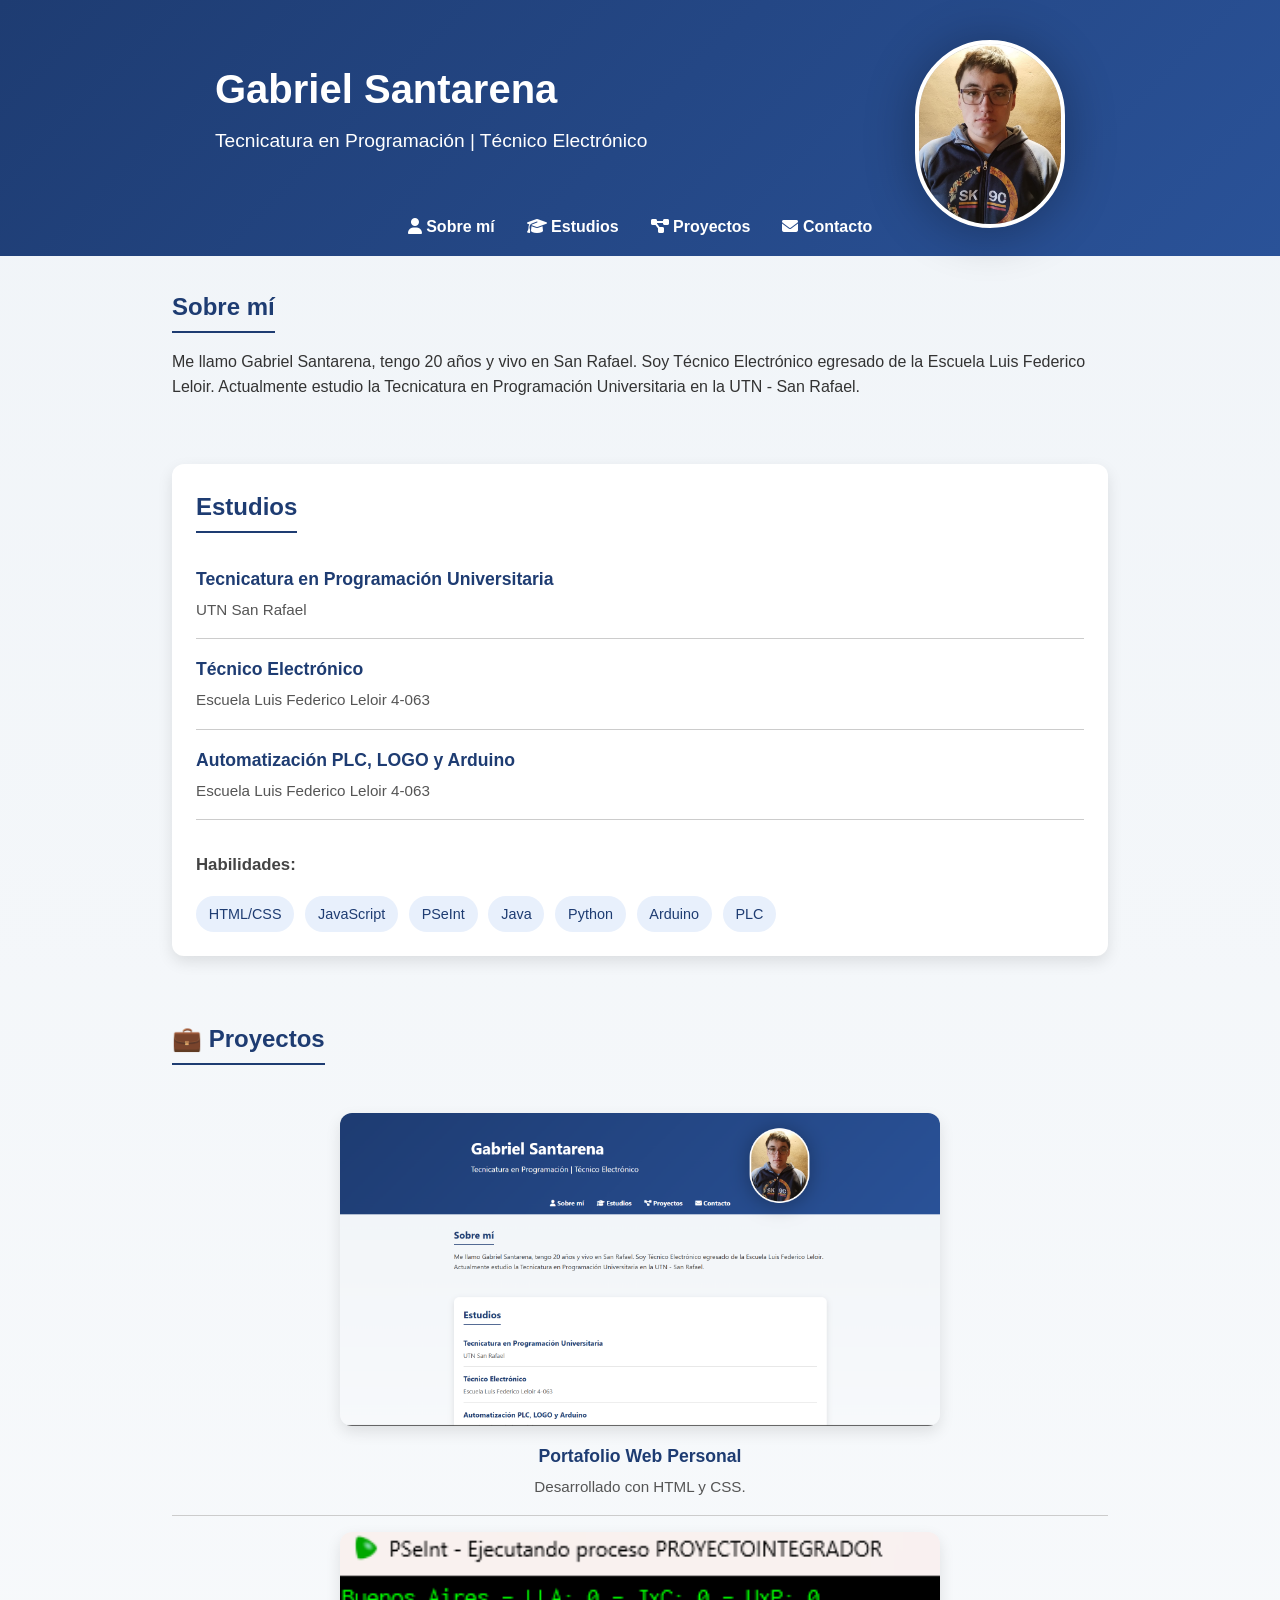
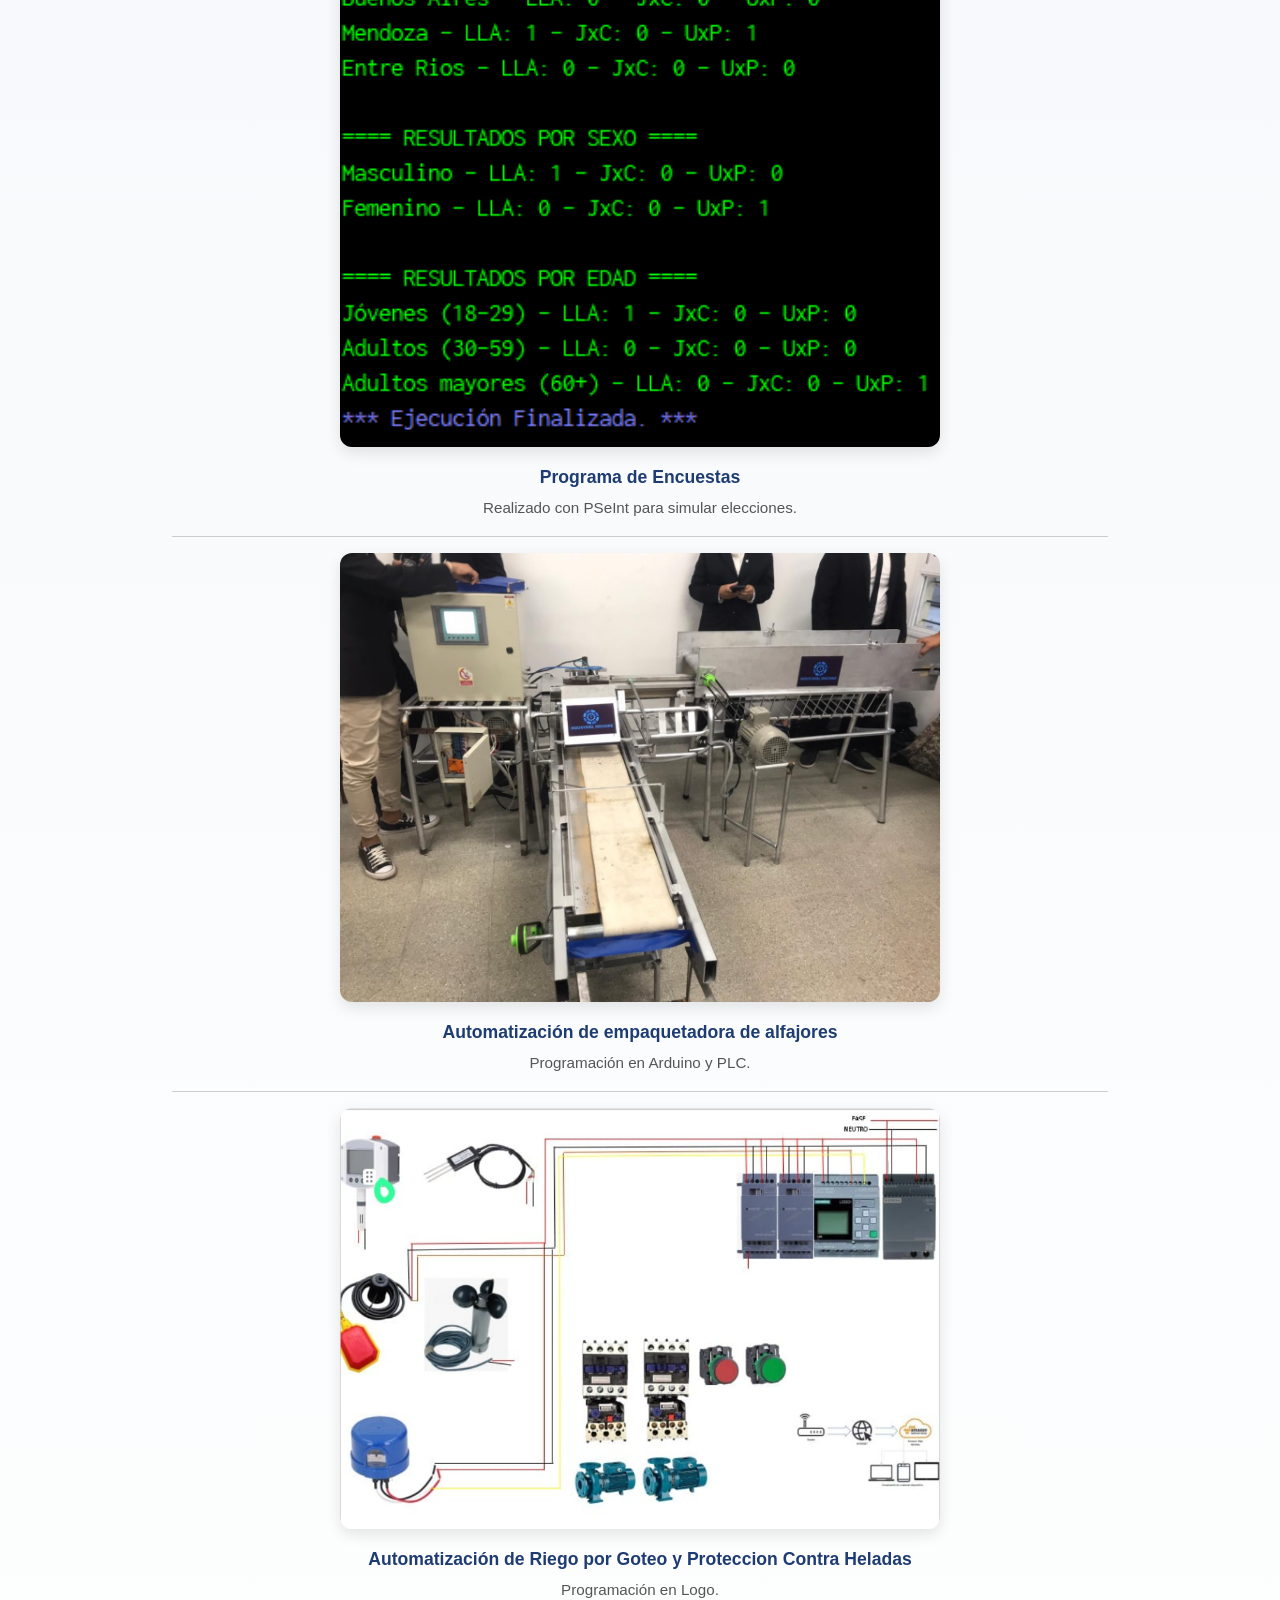
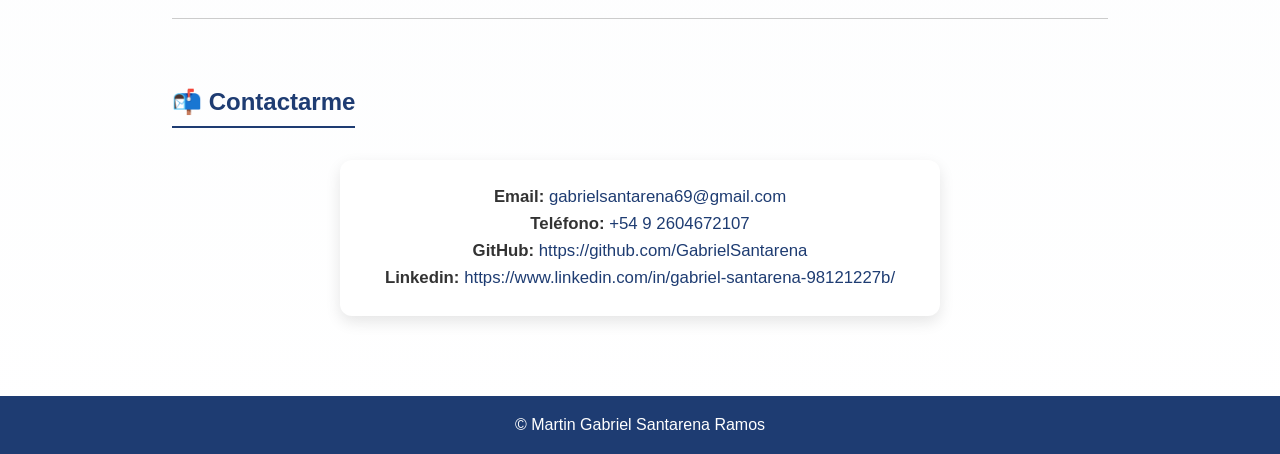
==== index.html @ ac7c5db6 "Add files via upload" ====
<!DOCTYPE html>
<html lang="es">
<head>
  <meta charset="UTF-8" />
  <meta name="viewport" content="width=device-width, initial-scale=1.0" />
  <title>Gabriel Santarena - Portafolio</title>
  <link rel="stylesheet" href="./Css/style.css" />
  <!-- Íconos Font Awesome -->
  <link rel="stylesheet" href="https://cdnjs.cloudflare.com/ajax/libs/font-awesome/6.5.0/css/all.min.css" />
</head>
<body>
  <header>
    <div class="container header-flex">
      <div class="info">
        <h1>Gabriel Santarena</h1>
        <p>Tecnicatura en Programación | Técnico Electrónico</p>
      </div>
      <div class="profile-photo">
        <div class="photo-frame">
          <img src="Imagen Gabriel.jpg" alt="Foto de Gabriel Santarena">
        </div>
      </div>
    </div>
    <nav>
      <ul class="navigation">
        <li><a href="#sobremi"><i class="fas fa-user"></i> Sobre mí</a></li>
        <li><a href="#estudios"><i class="fas fa-graduation-cap"></i> Estudios</a></li>
        <li><a href="#proyectos"><i class="fas fa-project-diagram"></i> Proyectos</a></li>
        <li><a href="#contacto"><i class="fas fa-envelope"></i> Contacto</a></li>
      </ul>
    </nav>
  </header>

  <main>
    <section id="sobremi" class="section reveal">
      <h2>Sobre mí</h2>
      <p>
        Me llamo Gabriel Santarena, tengo 20 años y vivo en San Rafael. Soy Técnico Electrónico egresado de la Escuela Luis Federico Leloir. 
        Actualmente estudio la Tecnicatura en Programación Universitaria en la UTN - San Rafael.
      </p>
    </section>

    <section class="section reveal flex-section">
      <div id="estudios" class="card">
  <h2>Estudios</h2>
  
  <div class="study-block">
    <h3>Tecnicatura en Programación Universitaria</h3>
    <p>UTN San Rafael</p>
  </div>

  <div class="study-block">
    <h3>Técnico Electrónico</h3>
    <p>Escuela Luis Federico Leloir 4-063</p>
  </div>

  <div class="study-block">
    <h3>Automatización PLC, LOGO y Arduino</h3>
    <p>Escuela Luis Federico Leloir 4-063</p>
  </div>

  <div class="skills">
    <h4>Habilidades:</h4>
    <span class="tag">HTML/CSS</span>
    <span class="tag">JavaScript</span>
    <span class="tag">PSeInt</span>
    <span class="tag">Java</span>
    <span class="tag">Python</span>
    <span class="tag">Arduino</span>
    <span class="tag">PLC</span>
  </div>
</div>

    </section>

    <section id="proyectos" class="section reveal">
  <h2 style="text-align: center; border-bottom: 2px solid #1e3c72; width: max-content; margin: 0 auto 2rem;">💼 Proyectos</h2>

  <div class="project-block">
    <img src="PaginaWEB.jpg" alt="Portafolio Web">
    <div class="project-info">
      <h3>Portafolio Web Personal</h3>
      <p>Desarrollado con HTML y CSS.</p>
    </div>
  </div>

  <div class="project-block">
    <img src="EncuestaP.jpg" alt="Programa de Votaciones">
    <div class="project-info">
      <h3>Programa de Encuestas</h3>
      <p>Realizado con PSeInt para simular elecciones.</p>
    </div>
  </div>

  <div class="project-block">
    <img src="EmpaquetadoraP.jpg" alt="Automatización de empaquetadora">
    <div class="project-info">
      <h3>Automatización de empaquetadora de alfajores</h3>
      <p>Programación en Arduino y PLC.</p>
    </div>
  </div>

  <div class="project-block">
    <img src="LogoP.jpg" alt="Automatización de Riego por Goteo y Proteccion Contra Heladas">
    <div class="project-info">
      <h3>Automatización de Riego por Goteo y Proteccion Contra Heladas</h3>
      <p>Programación en Logo.</p>
    </div>
  </div>
</section>

<section id="contacto" class="section reveal">
  <h2 style="text-align: center; border-bottom: 2px solid #1e3c72; width: max-content; margin: 0 auto 2rem;">📬 Contactarme</h2>

  <div class="card" style="max-width: 600px; margin: auto;">
    <p><strong>Email:</strong> 
  <a href="mailto:gabrielsantarena69@gmail.com">gabrielsantarena69@gmail.com</a>
</p>
<p><strong>Teléfono:</strong> 
  <a href="https://wa.me/5492604672107" target="_blank">+54 9 2604672107</a>
</p>
<p><strong>GitHub:</strong>
  <a href="https://github.com/GabrielSantarena" target="_blank">https://github.com/GabrielSantarena</a>
</p>
<p><strong>Linkedin:</strong>
  <a href="https://www.linkedin.com/in/gabriel-santarena-98121227b/" target="_blank">https://www.linkedin.com/in/gabriel-santarena-98121227b/</a>
</p>
  </div>


</section>

  </main>

  <footer>
    <p>&copy; Martin Gabriel Santarena Ramos</p>
  </footer>

  <script>
    function revealSections() {
      const reveals = document.querySelectorAll(".reveal");
      for (let i = 0; i < reveals.length; i++) {
        const windowHeight = window.innerHeight;
        const elementTop = reveals[i].getBoundingClientRect().top;
        const revealPoint = 100;
        if (elementTop < windowHeight - revealPoint) {
          reveals[i].classList.add("active");
        }
      }
    }
    window.addEventListener("scroll", revealSections);
    window.addEventListener("load", revealSections);
  </script>
</body>
</html>
---- Css/style.css ----
/* RESET */
* {
  margin: 0;
  padding: 0;
  box-sizing: border-box;
}

/* ESTILOS GENERALES */
body {
  font-family: 'Segoe UI', sans-serif;
  background: linear-gradient(180deg, #f0f4f8, #ffffff);
  color: #333;
  line-height: 1.6;
}

a {
  color: #1e3c72;
  text-decoration: none;
}

a:hover {
  text-decoration: underline;
}

/* HEADER */
header {
  background: linear-gradient(135deg, #1e3c72, #2a5298);
  color: white;
  padding: 2.5rem 1rem 1rem;
}

.header-flex {
  display: flex;
  justify-content: space-between;
  align-items: center;
  flex-wrap: wrap;
  max-width: 850px;
  margin: auto;
}

.profile-photo {
  width: 150px;
  height: 150px;
}

.photo-frame {
  width: 100%;
  height: 125%;
  border: 4px solid #fff;
  border-radius: 100px;
  overflow: hidden;
  background-color: #ccc;
  box-shadow: 0 4px 50px rgba(0, 0, 0, 0.3);
}

.photo-frame img {
  width: 100%;
  height: 100%;
  object-fit: cover;
}

header h1 {
  font-size: 2.5rem;
  margin-bottom: 0.3rem;
}

header p {
  font-size: 1.2rem;
  margin-bottom: 1rem;
}

.navigation {
  list-style: none;
  display: flex;
  justify-content: center;
  gap: 2rem;
  margin-top: 1.5rem;
}

.navigation a {
  font-weight: bold;
  color: white;
  transition: color 0.3s;
}

.navigation a:hover {
  color: #ffcc00;
}

/* SECCIONES */
.section {
  padding: 2rem 2rem;
  max-width: 1000px;
  margin: auto;
}

#sobremi h2 {
  text-align: center;
  border-bottom: 2px solid #1e3c72;
  width: max-content;
  margin: 0 auto 1rem;
}

.section h2 {
  margin-bottom: 1rem;
  color: #1e3c72;
  border-bottom: 2px solid #1e3c72;
  display: inline-block;
  padding-bottom: 0.3rem;
}

.flex-section {
  display: flex;
  flex-wrap: wrap;
  gap: 2rem;
  justify-content: space-between;
}

.card {
  background: white;
  border-radius: 12px;
  padding: 1.5rem;
  box-shadow: 0 6px 15px rgba(0, 0, 0, 0.1);
  flex: 1;
  min-width: 300px;
}

/* GALERÍA DE PROYECTOS */
.gallery {
  display: flex;
  flex-wrap: wrap;
  gap: 2rem;
  justify-content: center;
}

.project {
  width: 300px;
  background: #fff;
  border-radius: 12px;
  overflow: hidden;
  box-shadow: 0 6px 15px rgba(0, 0, 0, 0.1);
  transition: transform 0.3s;
}

.project:hover {
  transform: translateY(-5px);
}

.project img {
  width: 100%;
  height: auto;
  display: block;
}

.project p {
  padding: 1rem;
}

/* FOOTER */
footer {
  background-color: #1e3c72;
  color: white;
  text-align: center;
  padding: 1rem;
  margin-top: 3rem;
}

/* ANIMACIÓN SCROLL */
.reveal {
  opacity: 0;
  transform: translateY(40px);
  transition: opacity 0.8s ease, transform 0.8s ease;
}

.reveal.active {
  opacity: 1;
  transform: translateY(0);
}

/* RESPONSIVE */
@media (max-width: 600px) {
  .navigation {
    flex-direction: column;
    gap: 1rem;
  }

  .header-flex {
    flex-direction: column;
    text-align: center;
  }

  .profile-photo {
    margin-top: 1rem;
  }
}

.study-block {
  border-bottom: 1px solid #ccc;
  padding: 1rem 0;
}

.study-block h3 {
  margin-bottom: 0.3rem;
  color: #1e3c72;
  font-size: 1.1rem;
}

.study-block p {
  color: #555;
  font-size: 0.95rem;
}

.skills {
  margin-top: 2rem;
}

.skills h4 {
  margin-bottom: 0.8rem;
  color: #444;
  font-size: 1.05rem;
}

.tag {
  display: inline-block;
  background-color: #e8f0fc;
  color: #1e3c72;
  padding: 0.4rem 0.8rem;
  border-radius: 20px;
  margin: 0.3rem 0.4rem 0 0;
  font-size: 0.9rem;
  font-weight: 500;
}

.project-block {
  border-bottom: 1px solid #ccc;
  padding: 1rem 0;
}

.project-block h3 {
  margin-bottom: 0.3rem;
  color: #1e3c72;
  font-size: 1.1rem;
}

.project-block p {
  color: #555;
  font-size: 0.95rem;
}

.project-block {
  display: flex;
  flex-direction: column;
  border-bottom: 1px solid #ccc;
  padding: 1rem 0;
  gap: 1rem;
}

.project-block img {
  width: 100%;
  max-width: 600px;
  border-radius: 12px;
  box-shadow: 0 6px 15px rgba(0, 0, 0, 0.1);
  margin: auto;
}

.project-info {
  text-align: center;
}

.project-info h3 {
  color: #1e3c72;
  margin-bottom: 0.3rem;
  font-size: 1.1rem;
}

.project-info p {
  color: #555;
  font-size: 0.95rem;
}

#contacto .card {
  text-align: center;
  font-size: 1.05rem;
}
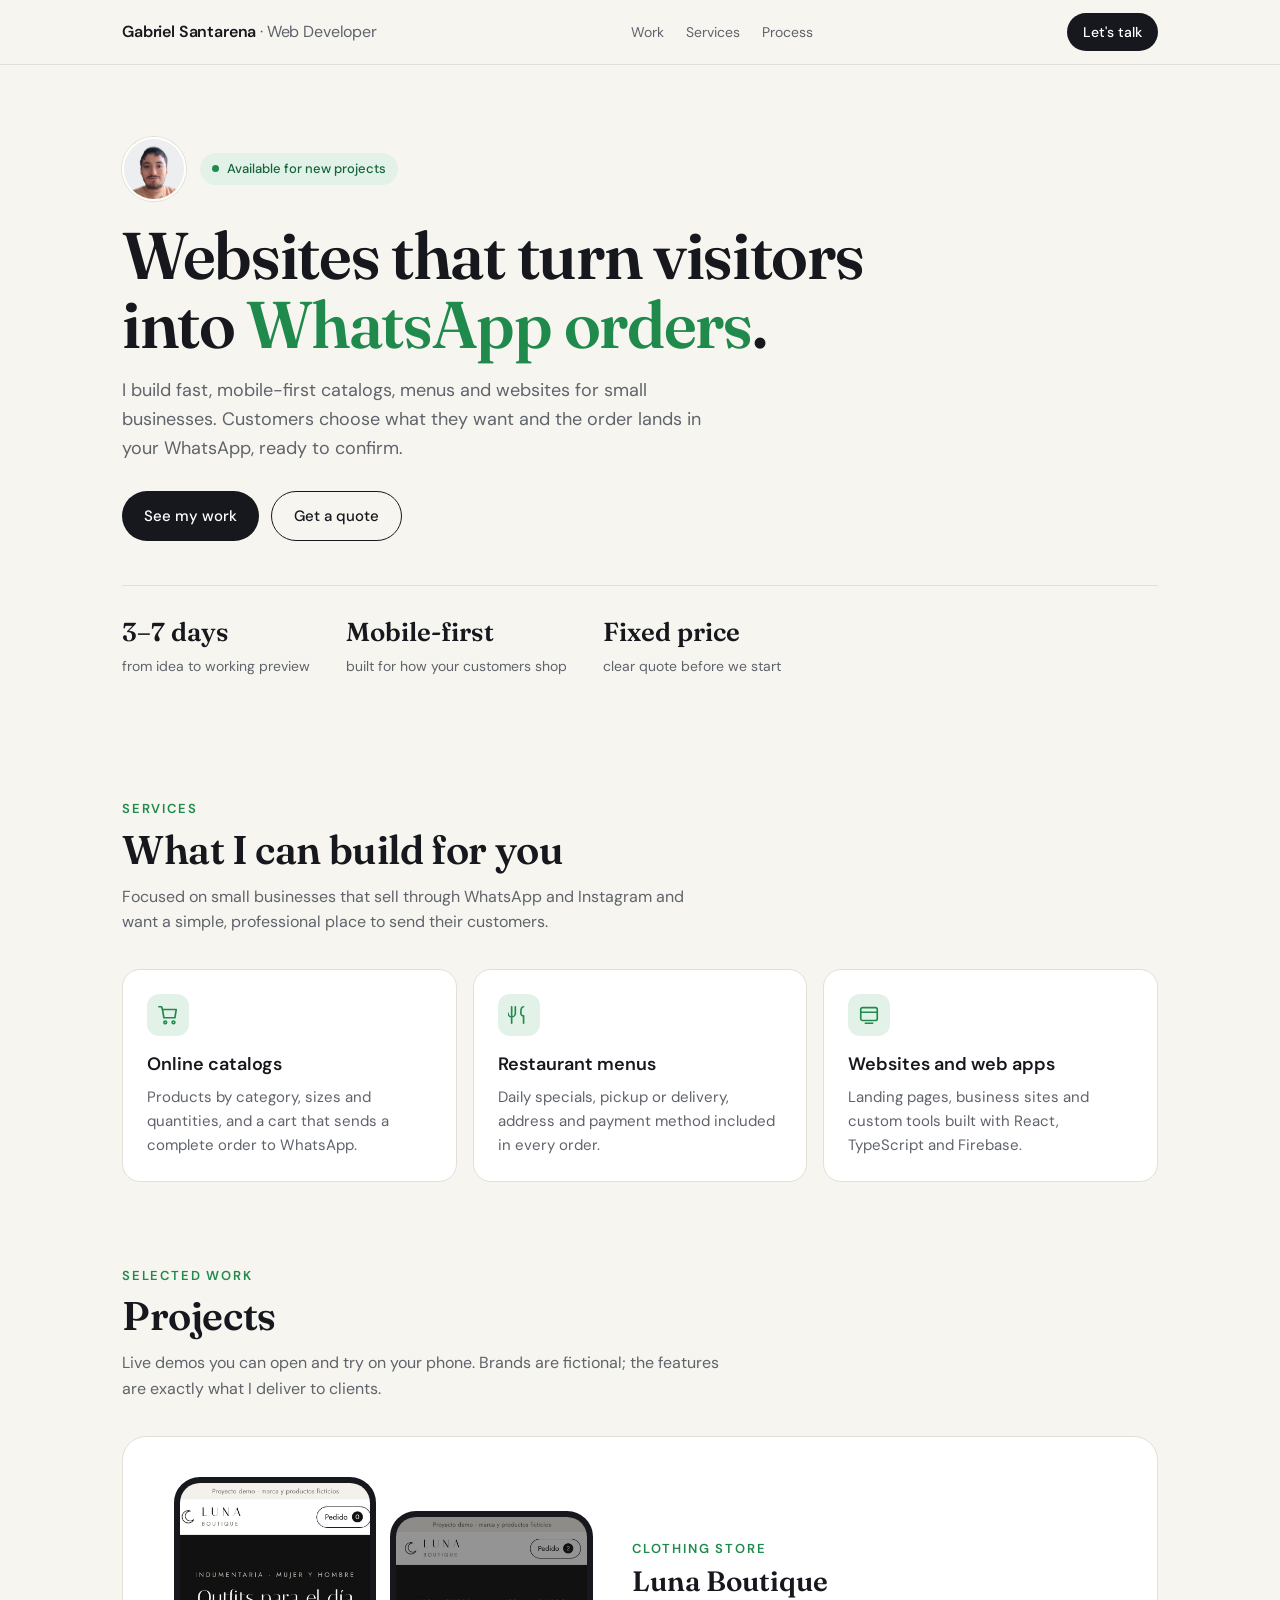
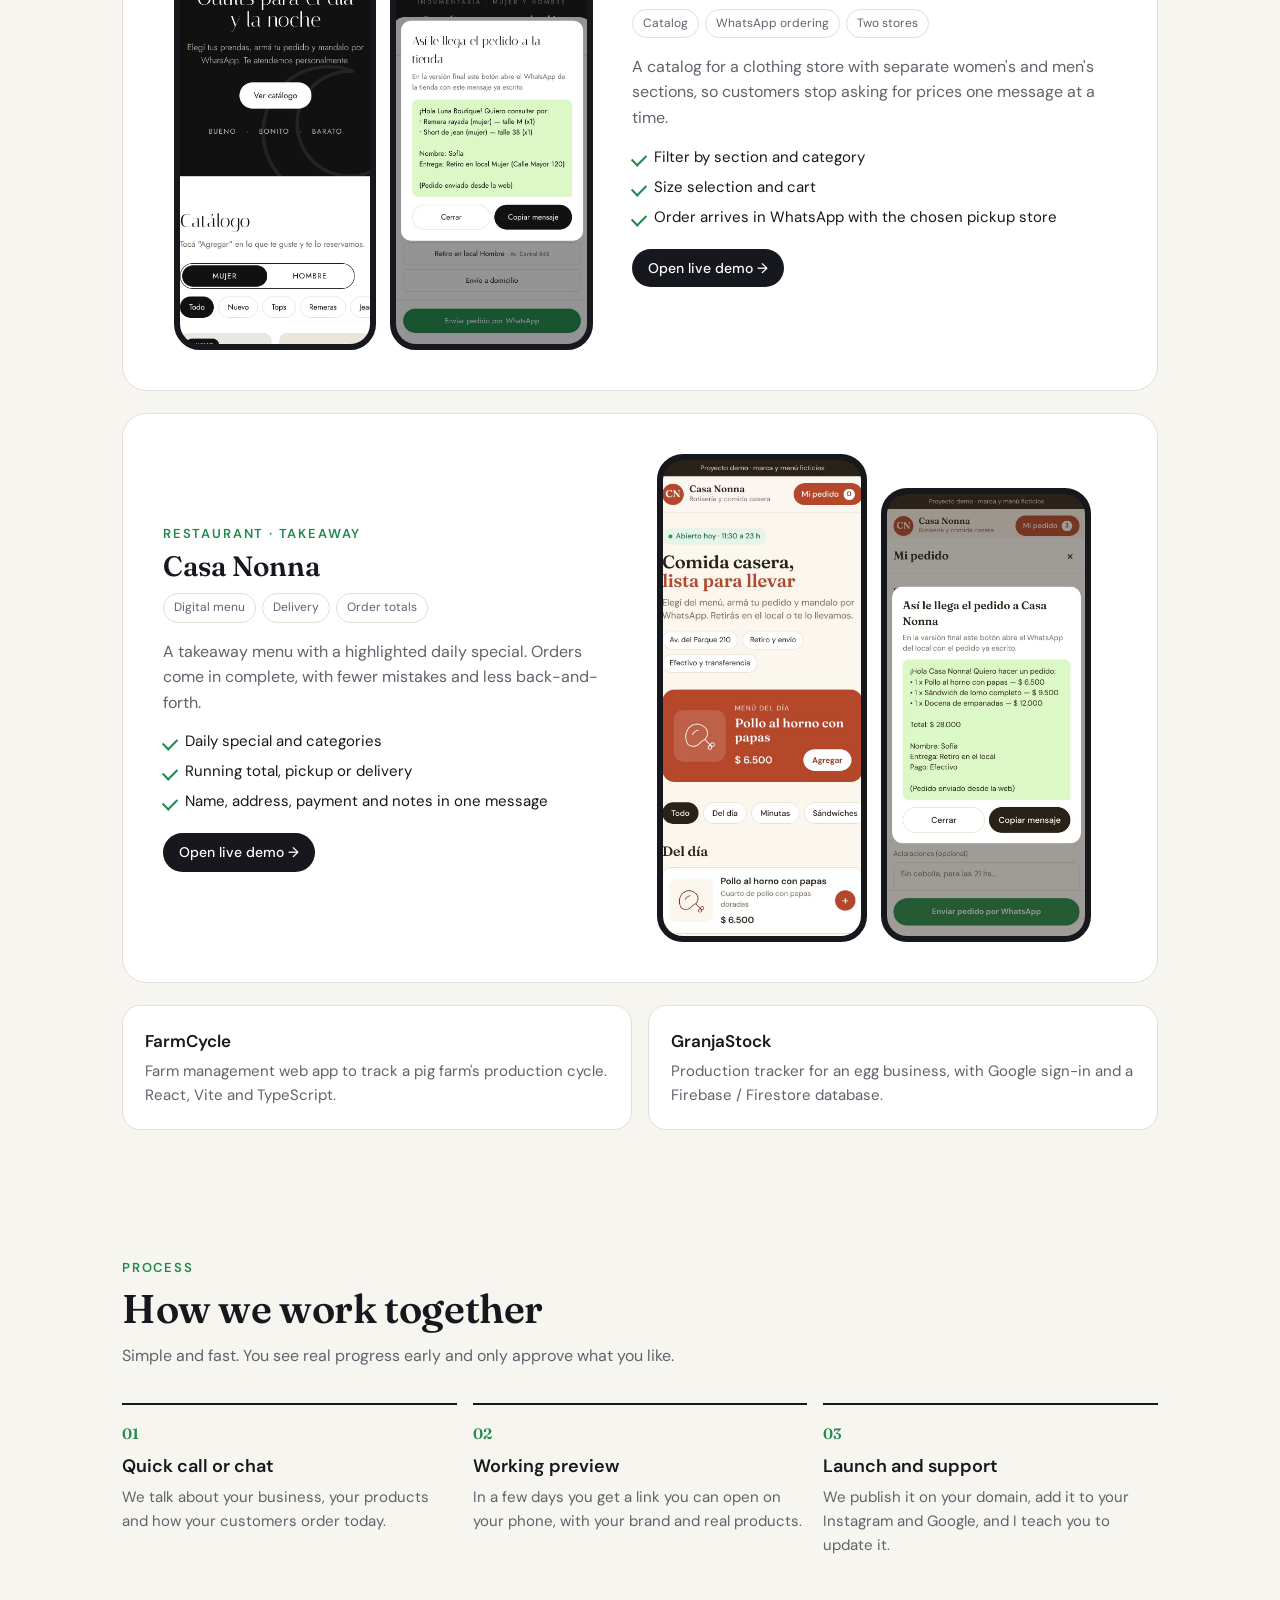
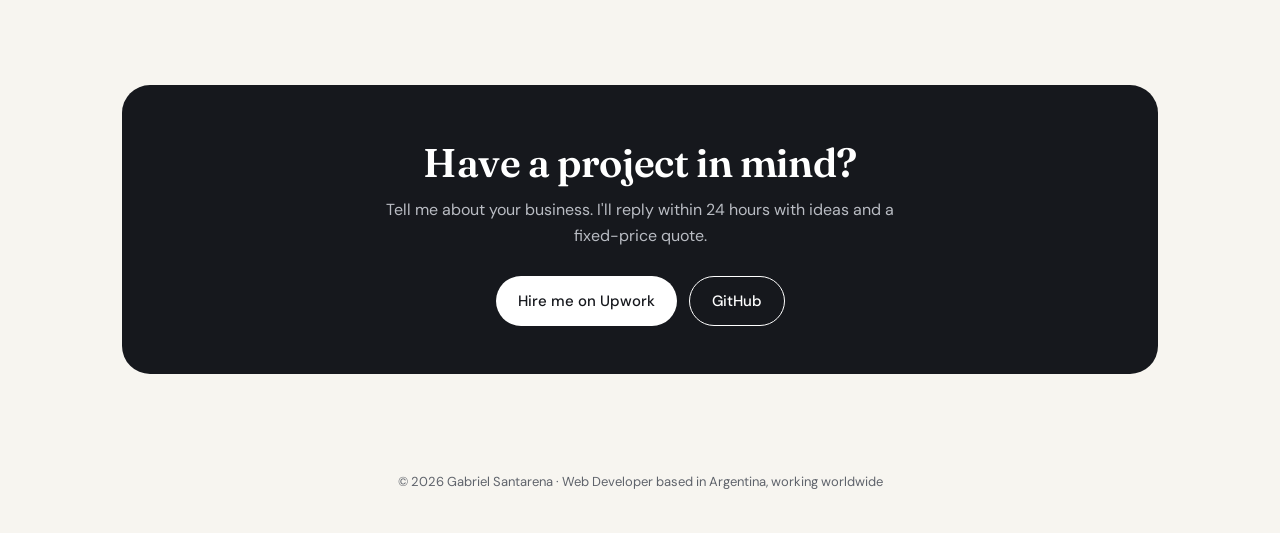
==== commit a33077e6: "Nuevo portfolio con demos de catálogo y menú; el anterior queda en /anterior Co-Authored-By: Claude " ====
--- a/index.html
+++ b/index.html
@@ -1,155 +1,206 @@
-<!DOCTYPE html>
-<html lang="es">
-<head>
-  <meta charset="UTF-8" />
-  <meta name="viewport" content="width=device-width, initial-scale=1.0" />
-  <title>Gabriel Santarena - Portafolio</title>
-  <link rel="stylesheet" href="./Css/style.css" />
-  <!-- Íconos Font Awesome -->
-  <link rel="stylesheet" href="https://cdnjs.cloudflare.com/ajax/libs/font-awesome/6.5.0/css/all.min.css" />
-</head>
-<body>
-  <header>
-    <div class="container header-flex">
-      <div class="info">
-        <h1>Gabriel Santarena</h1>
-        <p>Tecnicatura en Programación | Técnico Electrónico</p>
-      </div>
-      <div class="profile-photo">
-        <div class="photo-frame">
-          <img src="Imagen Gabriel.jpg" alt="Foto de Gabriel Santarena">
-        </div>
-      </div>
-    </div>
-    <nav>
-      <ul class="navigation">
-        <li><a href="#sobremi"><i class="fas fa-user"></i> Sobre mí</a></li>
-        <li><a href="#estudios"><i class="fas fa-graduation-cap"></i> Estudios</a></li>
-        <li><a href="#proyectos"><i class="fas fa-project-diagram"></i> Proyectos</a></li>
-        <li><a href="#contacto"><i class="fas fa-envelope"></i> Contacto</a></li>
-      </ul>
-    </nav>
-  </header>
-
-  <main>
-    <section id="sobremi" class="section reveal">
-      <h2>Sobre mí</h2>
-      <p>
-        Me llamo Gabriel Santarena, tengo 20 años y vivo en San Rafael. Soy Técnico Electrónico egresado de la Escuela Luis Federico Leloir. 
-        Actualmente estudio la Tecnicatura en Programación Universitaria en la UTN - San Rafael.
-      </p>
-    </section>
-
-    <section class="section reveal flex-section">
-      <div id="estudios" class="card">
-  <h2>Estudios</h2>
-  
-  <div class="study-block">
-    <h3>Tecnicatura en Programación Universitaria</h3>
-    <p>UTN San Rafael</p>
-  </div>
-
-  <div class="study-block">
-    <h3>Técnico Electrónico</h3>
-    <p>Escuela Luis Federico Leloir 4-063</p>
-  </div>
-
-  <div class="study-block">
-    <h3>Automatización PLC, LOGO y Arduino</h3>
-    <p>Escuela Luis Federico Leloir 4-063</p>
-  </div>
-
-  <div class="skills">
-    <h4>Habilidades:</h4>
-    <span class="tag">HTML/CSS</span>
-    <span class="tag">JavaScript</span>
-    <span class="tag">PSeInt</span>
-    <span class="tag">Java</span>
-    <span class="tag">Python</span>
-    <span class="tag">Arduino</span>
-    <span class="tag">PLC</span>
-  </div>
-</div>
-
-    </section>
-
-    <section id="proyectos" class="section reveal">
-  <h2 style="text-align: center; border-bottom: 2px solid #1e3c72; width: max-content; margin: 0 auto 2rem;">💼 Proyectos</h2>
-
-  <div class="project-block">
-    <img src="PaginaWEB.jpg" alt="Portafolio Web">
-    <div class="project-info">
-      <h3>Portafolio Web Personal</h3>
-      <p>Desarrollado con HTML y CSS.</p>
-    </div>
-  </div>
-
-  <div class="project-block">
-    <img src="EncuestaP.jpg" alt="Programa de Votaciones">
-    <div class="project-info">
-      <h3>Programa de Encuestas</h3>
-      <p>Realizado con PSeInt para simular elecciones.</p>
-    </div>
-  </div>
-
-  <div class="project-block">
-    <img src="EmpaquetadoraP.jpg" alt="Automatización de empaquetadora">
-    <div class="project-info">
-      <h3>Automatización de empaquetadora de alfajores</h3>
-      <p>Programación en Arduino y PLC.</p>
-    </div>
-  </div>
-
-  <div class="project-block">
-    <img src="LogoP.jpg" alt="Automatización de Riego por Goteo y Proteccion Contra Heladas">
-    <div class="project-info">
-      <h3>Automatización de Riego por Goteo y Proteccion Contra Heladas</h3>
-      <p>Programación en Logo.</p>
-    </div>
-  </div>
-</section>
-
-<section id="contacto" class="section reveal">
-  <h2 style="text-align: center; border-bottom: 2px solid #1e3c72; width: max-content; margin: 0 auto 2rem;">📬 Contactarme</h2>
-
-  <div class="card" style="max-width: 600px; margin: auto;">
-    <p><strong>Email:</strong> 
-  <a href="mailto:gabrielsantarena69@gmail.com">gabrielsantarena69@gmail.com</a>
-</p>
-<p><strong>Teléfono:</strong> 
-  <a href="https://wa.me/5492604672107" target="_blank">+54 9 2604672107</a>
-</p>
-<p><strong>GitHub:</strong>
-  <a href="https://github.com/GabrielSantarena" target="_blank">https://github.com/GabrielSantarena</a>
-</p>
-<p><strong>Linkedin:</strong>
-  <a href="https://www.linkedin.com/in/gabriel-santarena-98121227b/" target="_blank">https://www.linkedin.com/in/gabriel-santarena-98121227b/</a>
-</p>
-  </div>
-
-
-</section>
-
-  </main>
-
-  <footer>
-    <p>&copy; Martin Gabriel Santarena Ramos</p>
-  </footer>
-
-  <script>
-    function revealSections() {
-      const reveals = document.querySelectorAll(".reveal");
-      for (let i = 0; i < reveals.length; i++) {
-        const windowHeight = window.innerHeight;
-        const elementTop = reveals[i].getBoundingClientRect().top;
-        const revealPoint = 100;
-        if (elementTop < windowHeight - revealPoint) {
-          reveals[i].classList.add("active");
-        }
-      }
-    }
-    window.addEventListener("scroll", revealSections);
-    window.addEventListener("load", revealSections);
-  </script>
-</body>
-</html>
+<!DOCTYPE html>
+<html lang="en">
+<head>
+<meta charset="UTF-8">
+<meta name="viewport" content="width=device-width, initial-scale=1">
+<title>Gabriel Santarena — Web Developer</title>
+<meta name="description" content="Websites, online catalogs and WhatsApp ordering for small businesses.">
+<link rel="preconnect" href="https://fonts.googleapis.com">
+<link rel="preconnect" href="https://fonts.gstatic.com" crossorigin>
+<link href="https://fonts.googleapis.com/css2?family=Fraunces:opsz,wght@9..144,500;9..144,600&family=DM+Sans:wght@400;500;600&display=swap" rel="stylesheet">
+<style>
+  :root{--bg:#f7f5f0;--ink:#16181d;--muted:#5f636b;--line:#e3dfd6;--accent:#1f8a4c;--accent-soft:#e3f2e8;--card:#ffffff}
+  *{box-sizing:border-box;margin:0;padding:0}
+  html{scroll-behavior:smooth}
+  body{font-family:'DM Sans',system-ui,sans-serif;background:var(--bg);color:var(--ink);line-height:1.6;-webkit-font-smoothing:antialiased}
+  a{color:inherit}
+  .wrap{max-width:1080px;margin:0 auto;padding:0 22px}
+  .serif{font-family:'Fraunces',Georgia,serif}
+
+  nav{position:sticky;top:0;z-index:10;background:rgba(247,245,240,.92);backdrop-filter:blur(8px);border-bottom:1px solid var(--line)}
+  nav .wrap{display:flex;align-items:center;justify-content:space-between;height:64px}
+  .me{font-weight:600;letter-spacing:-.01em}
+  .me span{color:var(--muted);font-weight:400}
+  .navlinks{display:flex;gap:22px;font-size:14px}
+  .navlinks a{text-decoration:none;color:var(--muted)}
+  .navlinks a:hover{color:var(--ink)}
+  .btn{display:inline-flex;align-items:center;gap:8px;border-radius:999px;padding:12px 22px;font-weight:500;font-size:15px;text-decoration:none;transition:transform .15s}
+  .btn:active{transform:scale(.98)}
+  .btn-primary{background:var(--ink);color:#fff}
+  .btn-ghost{border:1px solid var(--ink)}
+  .btn-sm{padding:8px 16px;font-size:14px}
+
+  header.hero{padding:72px 0 56px}
+  .badge{display:inline-flex;align-items:center;gap:8px;background:var(--accent-soft);color:#16653a;border-radius:999px;padding:6px 12px;font-size:13px;font-weight:500}
+  .badge::before{content:"";width:7px;height:7px;border-radius:50%;background:var(--accent)}
+  h1{font-family:'Fraunces',serif;font-weight:600;font-size:clamp(38px,6.4vw,66px);line-height:1.04;letter-spacing:-.02em;margin:20px 0 18px;max-width:820px}
+  h1 em{font-style:normal;color:var(--accent)}
+  .lead{font-size:18px;color:var(--muted);max-width:620px}
+  .cta{display:flex;gap:12px;flex-wrap:wrap;margin-top:28px}
+  .stats{display:flex;gap:36px;flex-wrap:wrap;margin-top:44px;padding-top:26px;border-top:1px solid var(--line)}
+  .stat b{display:block;font-family:'Fraunces',serif;font-size:26px;font-weight:600}
+  .stat span{font-size:14px;color:var(--muted)}
+
+  section{padding:64px 0}
+  .eyebrow{font-size:13px;letter-spacing:.14em;text-transform:uppercase;color:var(--accent);font-weight:600}
+  h2{font-family:'Fraunces',serif;font-weight:600;font-size:clamp(28px,4vw,40px);letter-spacing:-.01em;line-height:1.1;margin:8px 0 12px}
+  .sub{color:var(--muted);max-width:600px;margin-bottom:34px}
+
+  .services{display:grid;gap:16px}
+  .svc{background:var(--card);border:1px solid var(--line);border-radius:18px;padding:24px}
+  .svc .ico{width:42px;height:42px;border-radius:12px;background:var(--accent-soft);display:grid;place-items:center;margin-bottom:14px}
+  .svc .ico svg{width:22px;height:22px}
+  .svc h3{font-size:18px;font-weight:600;margin-bottom:6px}
+  .svc p{color:var(--muted);font-size:15px}
+
+  .project{display:grid;gap:28px;align-items:center;background:var(--card);border:1px solid var(--line);border-radius:24px;padding:28px;margin-bottom:22px}
+  .phones{display:flex;gap:14px;justify-content:center}
+  .phone{width:46%;max-width:210px;border-radius:26px;border:6px solid var(--ink);overflow:hidden;background:#000;aspect-ratio:390/844}
+  .phone img{width:100%;height:100%;object-fit:cover;object-position:top;display:block}
+  .phone:nth-child(2){margin-top:34px}
+  .tags{display:flex;gap:6px;flex-wrap:wrap;margin:12px 0 16px}
+  .tag{font-size:12px;border:1px solid var(--line);border-radius:999px;padding:4px 10px;color:var(--muted)}
+  .project h3{font-family:'Fraunces',serif;font-size:28px;font-weight:600;line-height:1.1}
+  .project p{color:var(--muted)}
+  .project ul{list-style:none;margin:14px 0 20px;display:grid;gap:6px;font-size:15px}
+  .project li{padding-left:22px;position:relative}
+  .project li::before{content:"";position:absolute;left:0;top:9px;width:12px;height:7px;border-left:2px solid var(--accent);border-bottom:2px solid var(--accent);transform:rotate(-45deg)}
+
+  .apps{display:grid;gap:16px}
+  .app{background:var(--card);border:1px solid var(--line);border-radius:18px;padding:22px}
+  .app h3{font-size:17px;font-weight:600}
+  .app p{font-size:15px;color:var(--muted);margin-top:4px}
+
+  .steps{display:grid;gap:16px;counter-reset:s}
+  .step{border-top:2px solid var(--ink);padding-top:16px}
+  .step::before{counter-increment:s;content:"0" counter(s);font-family:'Fraunces',serif;font-size:15px;color:var(--accent);font-weight:600}
+  .step h3{font-size:18px;font-weight:600;margin:6px 0 4px}
+  .step p{color:var(--muted);font-size:15px}
+
+  .contact{background:var(--ink);color:#fff;border-radius:28px;padding:48px 28px;text-align:center}
+  .contact h2{color:#fff}
+  .contact p{color:#b9bcc3;max-width:520px;margin:0 auto 26px}
+  .contact .btn-primary{background:#fff;color:var(--ink)}
+  .contact .btn-ghost{border-color:#fff;color:#fff}
+  .contact .cta{justify-content:center}
+  footer{text-align:center;color:var(--muted);font-size:13px;padding:34px 0 40px}
+
+  @media (min-width:760px){
+    .services{grid-template-columns:repeat(3,1fr)}
+    .project{grid-template-columns:1fr 1.1fr;padding:40px}
+    .project.flip .phones{order:2}
+    .apps{grid-template-columns:repeat(2,1fr)}
+    .steps{grid-template-columns:repeat(3,1fr)}
+  }
+  @media (max-width:600px){ .navlinks{display:none} }
+</style>
+</head>
+<body>
+
+<nav><div class="wrap">
+  <div class="me">Gabriel Santarena <span>· Web Developer</span></div>
+  <div class="navlinks"><a href="#work">Work</a><a href="#services">Services</a><a href="#process">Process</a></div>
+  <a class="btn btn-primary btn-sm" href="#contact">Let's talk</a>
+</div></nav>
+
+<header class="hero"><div class="wrap">
+  <div style="display:flex;align-items:center;gap:14px"><img src="img/gabriel.jpg" alt="Gabriel Santarena" style="width:64px;height:64px;border-radius:50%;object-fit:cover;border:2px solid #fff;box-shadow:0 0 0 1px var(--line)"><span class="badge">Available for new projects</span></div>
+  <h1>Websites that turn visitors into <em>WhatsApp orders</em>.</h1>
+  <p class="lead">I build fast, mobile-first catalogs, menus and websites for small businesses. Customers choose what they want and the order lands in your WhatsApp, ready to confirm.</p>
+  <div class="cta"><a class="btn btn-primary" href="#work">See my work</a><a class="btn btn-ghost" href="#contact">Get a quote</a></div>
+  <div class="stats">
+    <div class="stat"><b>3–7 days</b><span>from idea to working preview</span></div>
+    <div class="stat"><b>Mobile-first</b><span>built for how your customers shop</span></div>
+    <div class="stat"><b>Fixed price</b><span>clear quote before we start</span></div>
+  </div>
+</div></header>
+
+<section id="services"><div class="wrap">
+  <div class="eyebrow">Services</div>
+  <h2>What I can build for you</h2>
+  <p class="sub">Focused on small businesses that sell through WhatsApp and Instagram and want a simple, professional place to send their customers.</p>
+  <div class="services">
+    <div class="svc">
+      <div class="ico"><svg viewBox="0 0 24 24" fill="none" stroke="#1f8a4c" stroke-width="1.8" stroke-linecap="round" stroke-linejoin="round"><path d="M6 6h15l-1.5 9h-12z"/><path d="M6 6 5 3H2"/><circle cx="9" cy="20" r="1.5"/><circle cx="18" cy="20" r="1.5"/></svg></div>
+      <h3>Online catalogs</h3>
+      <p>Products by category, sizes and quantities, and a cart that sends a complete order to WhatsApp.</p>
+    </div>
+    <div class="svc">
+      <div class="ico"><svg viewBox="0 0 24 24" fill="none" stroke="#1f8a4c" stroke-width="1.8" stroke-linecap="round" stroke-linejoin="round"><path d="M4 3v18M8 3v7a4 4 0 0 1-8 0"/><path d="M17 3c-2 0-3 3-3 6s1 4 3 4v8"/></svg></div>
+      <h3>Restaurant menus</h3>
+      <p>Daily specials, pickup or delivery, address and payment method included in every order.</p>
+    </div>
+    <div class="svc">
+      <div class="ico"><svg viewBox="0 0 24 24" fill="none" stroke="#1f8a4c" stroke-width="1.8" stroke-linecap="round" stroke-linejoin="round"><rect x="3" y="4" width="18" height="14" rx="2"/><path d="M3 9h18M8 21h8"/></svg></div>
+      <h3>Websites and web apps</h3>
+      <p>Landing pages, business sites and custom tools built with React, TypeScript and Firebase.</p>
+    </div>
+  </div>
+</div></section>
+
+<section id="work" style="padding-top:20px"><div class="wrap">
+  <div class="eyebrow">Selected work</div>
+  <h2>Projects</h2>
+  <p class="sub">Live demos you can open and try on your phone. Brands are fictional; the features are exactly what I deliver to clients.</p>
+
+  <article class="project">
+    <div class="phones">
+      <div class="phone"><img src="img/luna-boutique-home.jpg" alt="Luna Boutique catalog home screen" loading="lazy"></div>
+      <div class="phone"><img src="img/luna-boutique-order.jpg" alt="Luna Boutique order sent to WhatsApp" loading="lazy"></div>
+    </div>
+    <div>
+      <div class="eyebrow">Clothing store</div>
+      <h3 style="margin-top:6px">Luna Boutique</h3>
+      <div class="tags"><span class="tag">Catalog</span><span class="tag">WhatsApp ordering</span><span class="tag">Two stores</span></div>
+      <p>A catalog for a clothing store with separate women's and men's sections, so customers stop asking for prices one message at a time.</p>
+      <ul><li>Filter by section and category</li><li>Size selection and cart</li><li>Order arrives in WhatsApp with the chosen pickup store</li></ul>
+      <a class="btn btn-primary btn-sm" href="luna-boutique/index.html">Open live demo →</a>
+    </div>
+  </article>
+
+  <article class="project flip">
+    <div class="phones">
+      <div class="phone"><img src="img/casa-nonna-home.jpg" alt="Casa Nonna menu home screen" loading="lazy"></div>
+      <div class="phone"><img src="img/casa-nonna-order.jpg" alt="Casa Nonna order sent to WhatsApp" loading="lazy"></div>
+    </div>
+    <div>
+      <div class="eyebrow">Restaurant · Takeaway</div>
+      <h3 style="margin-top:6px">Casa Nonna</h3>
+      <div class="tags"><span class="tag">Digital menu</span><span class="tag">Delivery</span><span class="tag">Order totals</span></div>
+      <p>A takeaway menu with a highlighted daily special. Orders come in complete, with fewer mistakes and less back-and-forth.</p>
+      <ul><li>Daily special and categories</li><li>Running total, pickup or delivery</li><li>Name, address, payment and notes in one message</li></ul>
+      <a class="btn btn-primary btn-sm" href="casa-nonna/index.html">Open live demo →</a>
+    </div>
+  </article>
+
+  <div class="apps">
+    <div class="app"><h3>FarmCycle</h3><p>Farm management web app to track a pig farm's production cycle. React, Vite and TypeScript.</p></div>
+    <div class="app"><h3>GranjaStock</h3><p>Production tracker for an egg business, with Google sign-in and a Firebase / Firestore database.</p></div>
+  </div>
+</div></section>
+
+<section id="process"><div class="wrap">
+  <div class="eyebrow">Process</div>
+  <h2>How we work together</h2>
+  <p class="sub">Simple and fast. You see real progress early and only approve what you like.</p>
+  <div class="steps">
+    <div class="step"><h3>Quick call or chat</h3><p>We talk about your business, your products and how your customers order today.</p></div>
+    <div class="step"><h3>Working preview</h3><p>In a few days you get a link you can open on your phone, with your brand and real products.</p></div>
+    <div class="step"><h3>Launch and support</h3><p>We publish it on your domain, add it to your Instagram and Google, and I teach you to update it.</p></div>
+  </div>
+</div></section>
+
+<section id="contact"><div class="wrap">
+  <div class="contact">
+    <h2>Have a project in mind?</h2>
+    <p>Tell me about your business. I'll reply within 24 hours with ideas and a fixed-price quote.</p>
+    <div class="cta">
+      <a class="btn btn-primary" id="upworkBtn" href="https://www.upwork.com/freelancers/~01aea6a0e0e36f9bb1" target="_blank" rel="noopener">Hire me on Upwork</a>
+      <a class="btn btn-ghost" href="https://github.com/GabrielSantarena" target="_blank" rel="noopener">GitHub</a>
+    </div>
+  </div>
+</div></section>
+
+<footer>© 2026 Gabriel Santarena · Web Developer based in Argentina, working worldwide</footer>
+</body>
+</html>
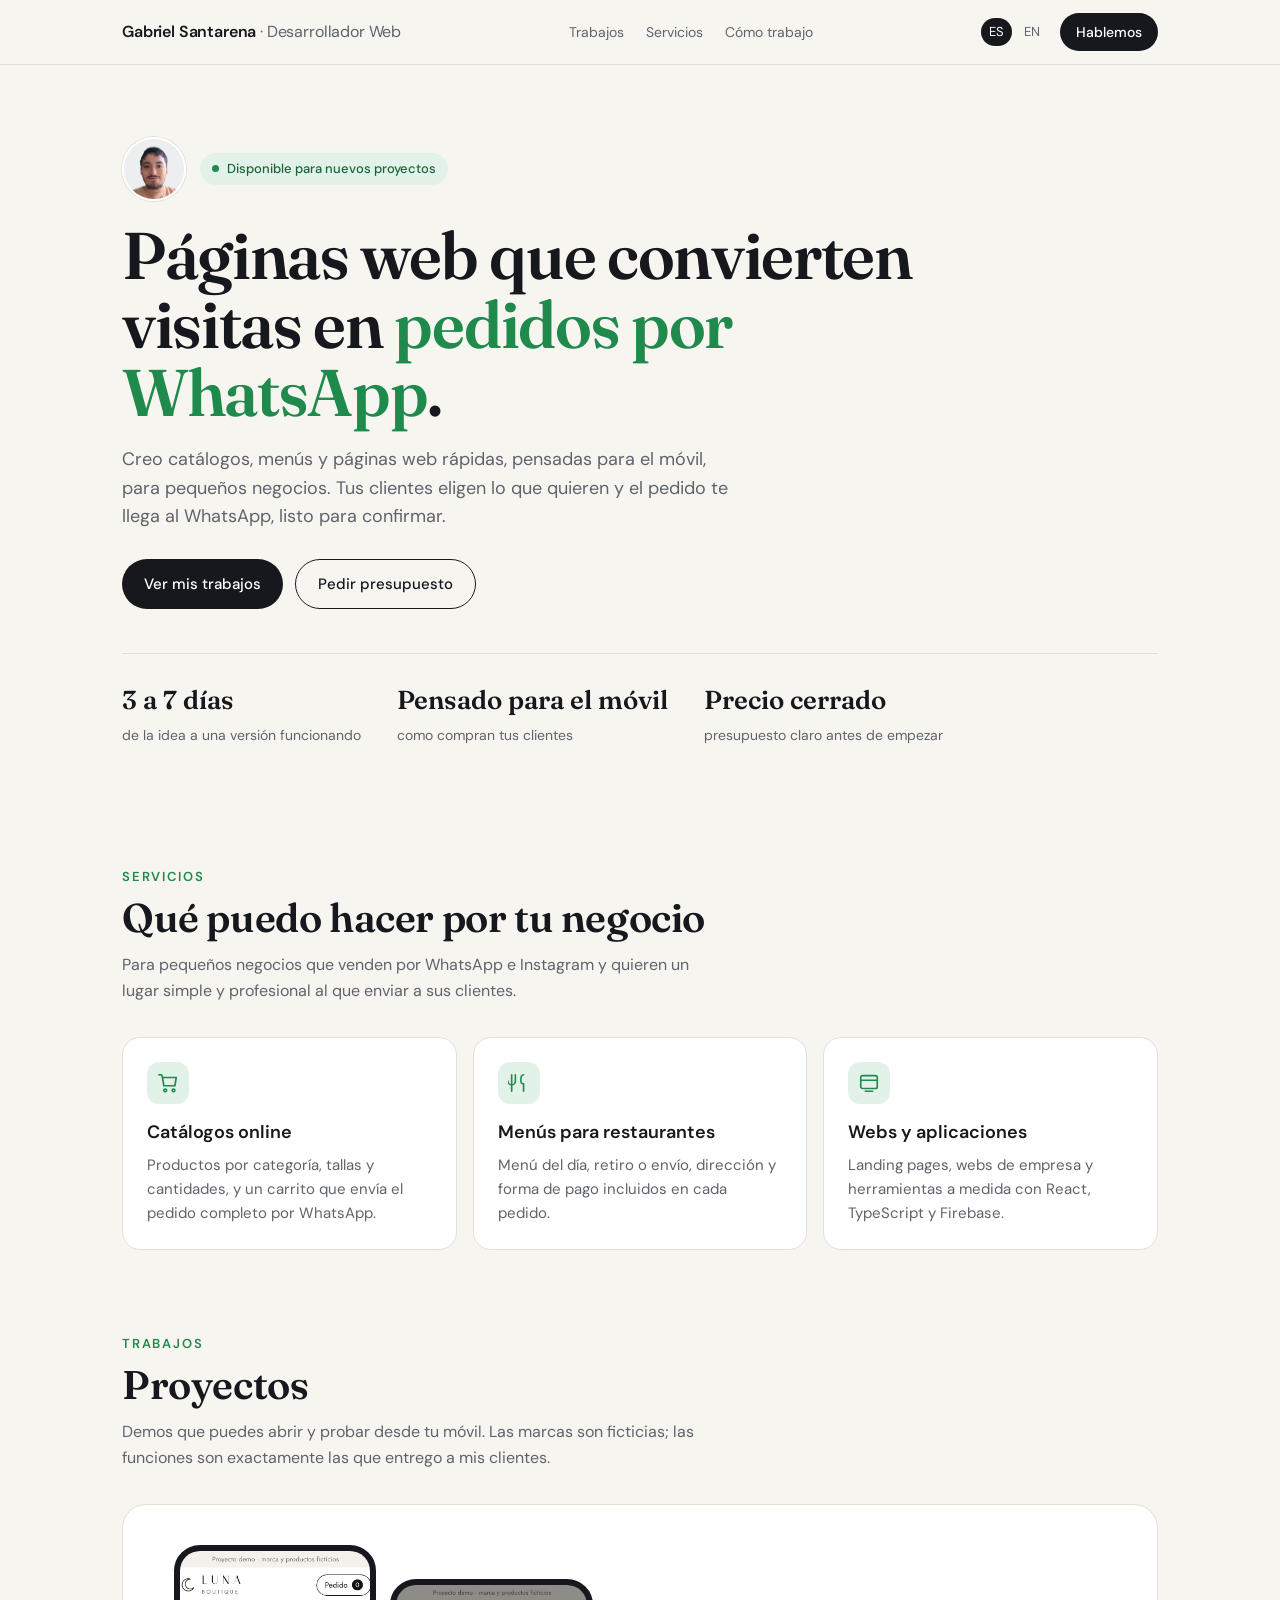
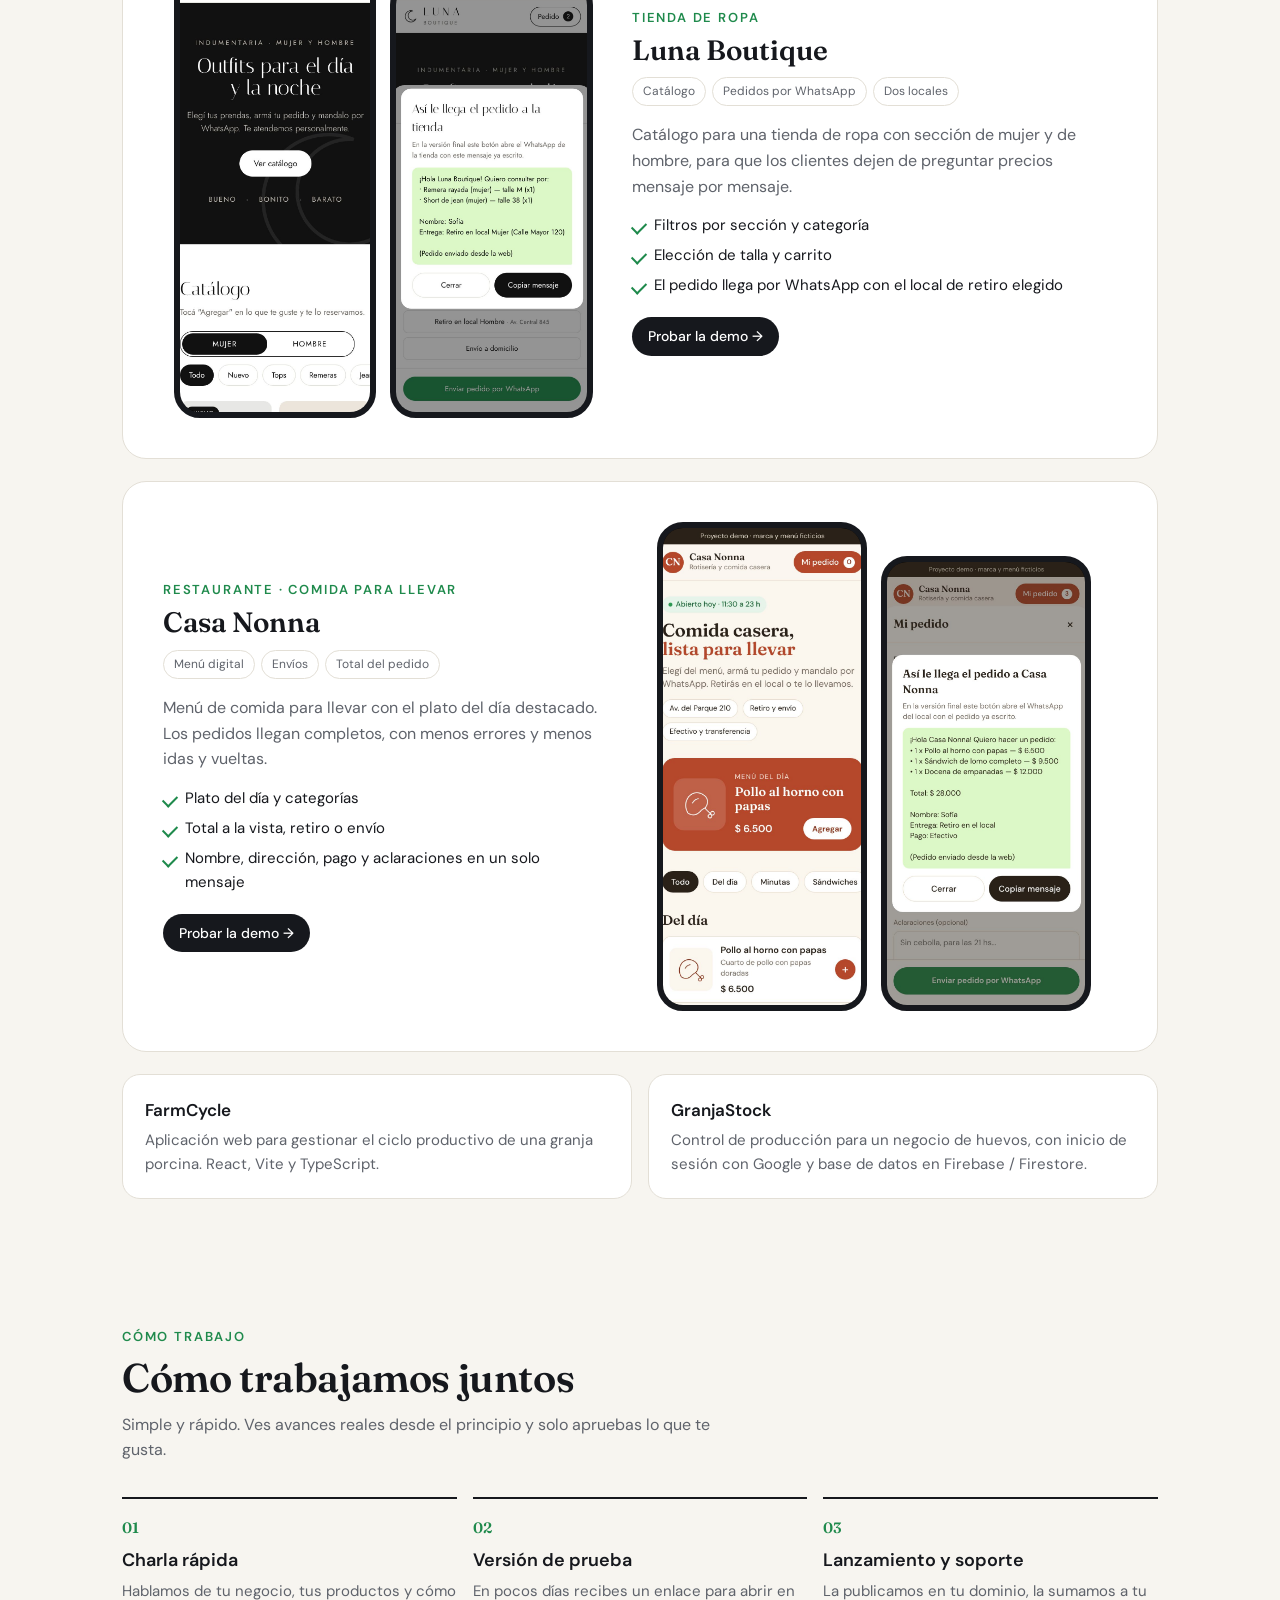
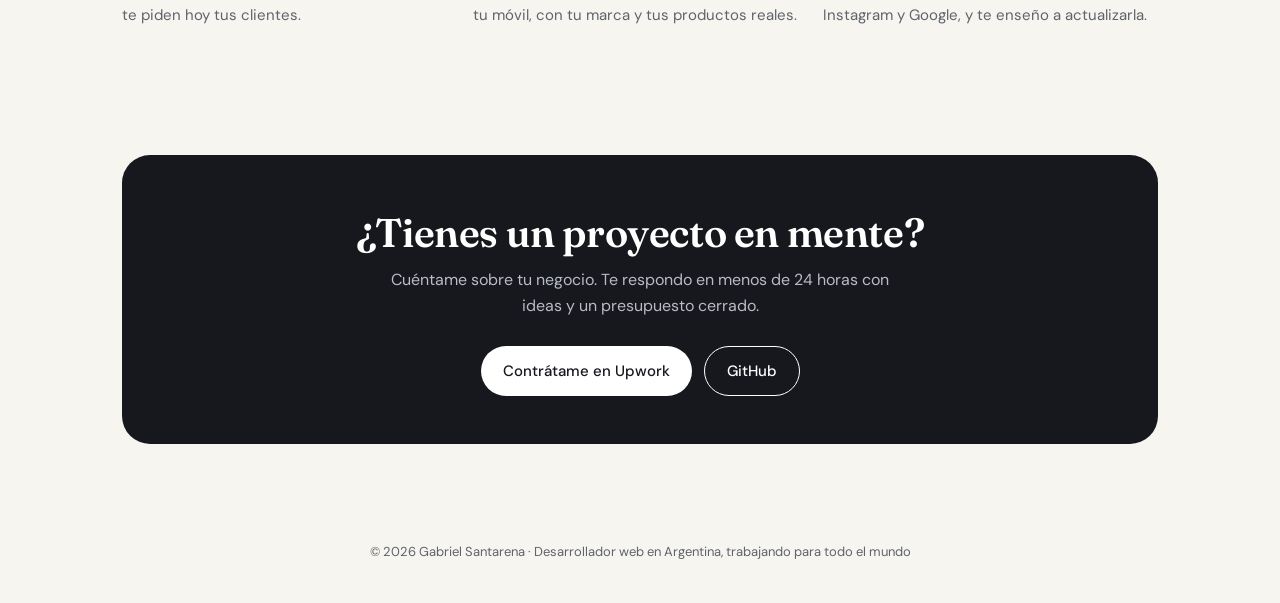
==== commit bedcfcb7: "Portfolio en español (principal) e inglés en /en; demos en español neutro Co-Authored-By: Claude Opu" ====
--- a/index.html
+++ b/index.html
@@ -1,10 +1,10 @@
 <!DOCTYPE html>
-<html lang="en">
+<html lang="es">
 <head>
 <meta charset="UTF-8">
 <meta name="viewport" content="width=device-width, initial-scale=1">
-<title>Gabriel Santarena — Web Developer</title>
-<meta name="description" content="Websites, online catalogs and WhatsApp ordering for small businesses.">
+<title>Gabriel Santarena — Desarrollador Web</title>
+<meta name="description" content="Páginas web, catálogos online y pedidos por WhatsApp para pequeños negocios.">
 <link rel="preconnect" href="https://fonts.googleapis.com">
 <link rel="preconnect" href="https://fonts.gstatic.com" crossorigin>
 <link href="https://fonts.googleapis.com/css2?family=Fraunces:opsz,wght@9..144,500;9..144,600&family=DM+Sans:wght@400;500;600&display=swap" rel="stylesheet">
@@ -93,114 +93,115 @@
     .steps{grid-template-columns:repeat(3,1fr)}
   }
   @media (max-width:600px){ .navlinks{display:none} }
+.lang{display:flex;gap:4px;font-size:13px;margin-right:12px}.lang a{text-decoration:none;color:var(--muted);padding:4px 8px;border-radius:999px}.lang a.on{background:var(--ink);color:#fff}
 </style>
 </head>
 <body>
 
 <nav><div class="wrap">
-  <div class="me">Gabriel Santarena <span>· Web Developer</span></div>
-  <div class="navlinks"><a href="#work">Work</a><a href="#services">Services</a><a href="#process">Process</a></div>
-  <a class="btn btn-primary btn-sm" href="#contact">Let's talk</a>
+  <div class="me">Gabriel Santarena <span>· Desarrollador Web</span></div>
+  <div class="navlinks"><a href="#work">Trabajos</a><a href="#services">Servicios</a><a href="#process">Cómo trabajo</a></div>
+  <div style="display:flex;align-items:center"><div class="lang"><a class="on" href="./">ES</a><a href="en/">EN</a></div><a class="btn btn-primary btn-sm" href="#contact">Hablemos</a></div>
 </div></nav>
 
 <header class="hero"><div class="wrap">
-  <div style="display:flex;align-items:center;gap:14px"><img src="img/gabriel.jpg" alt="Gabriel Santarena" style="width:64px;height:64px;border-radius:50%;object-fit:cover;border:2px solid #fff;box-shadow:0 0 0 1px var(--line)"><span class="badge">Available for new projects</span></div>
-  <h1>Websites that turn visitors into <em>WhatsApp orders</em>.</h1>
-  <p class="lead">I build fast, mobile-first catalogs, menus and websites for small businesses. Customers choose what they want and the order lands in your WhatsApp, ready to confirm.</p>
-  <div class="cta"><a class="btn btn-primary" href="#work">See my work</a><a class="btn btn-ghost" href="#contact">Get a quote</a></div>
+  <div style="display:flex;align-items:center;gap:14px"><img src="img/gabriel.jpg" alt="Gabriel Santarena" style="width:64px;height:64px;border-radius:50%;object-fit:cover;border:2px solid #fff;box-shadow:0 0 0 1px var(--line)"><span class="badge">Disponible para nuevos proyectos</span></div>
+  <h1>Páginas web que convierten visitas en <em>pedidos por WhatsApp</em>.</h1>
+  <p class="lead">Creo catálogos, menús y páginas web rápidas, pensadas para el móvil, para pequeños negocios. Tus clientes eligen lo que quieren y el pedido te llega al WhatsApp, listo para confirmar.</p>
+  <div class="cta"><a class="btn btn-primary" href="#work">Ver mis trabajos</a><a class="btn btn-ghost" href="#contact">Pedir presupuesto</a></div>
   <div class="stats">
-    <div class="stat"><b>3–7 days</b><span>from idea to working preview</span></div>
-    <div class="stat"><b>Mobile-first</b><span>built for how your customers shop</span></div>
-    <div class="stat"><b>Fixed price</b><span>clear quote before we start</span></div>
+    <div class="stat"><b>3 a 7 días</b><span>de la idea a una versión funcionando</span></div>
+    <div class="stat"><b>Pensado para el móvil</b><span>como compran tus clientes</span></div>
+    <div class="stat"><b>Precio cerrado</b><span>presupuesto claro antes de empezar</span></div>
   </div>
 </div></header>
 
 <section id="services"><div class="wrap">
-  <div class="eyebrow">Services</div>
-  <h2>What I can build for you</h2>
-  <p class="sub">Focused on small businesses that sell through WhatsApp and Instagram and want a simple, professional place to send their customers.</p>
+  <div class="eyebrow">Servicios</div>
+  <h2>Qué puedo hacer por tu negocio</h2>
+  <p class="sub">Para pequeños negocios que venden por WhatsApp e Instagram y quieren un lugar simple y profesional al que enviar a sus clientes.</p>
   <div class="services">
     <div class="svc">
       <div class="ico"><svg viewBox="0 0 24 24" fill="none" stroke="#1f8a4c" stroke-width="1.8" stroke-linecap="round" stroke-linejoin="round"><path d="M6 6h15l-1.5 9h-12z"/><path d="M6 6 5 3H2"/><circle cx="9" cy="20" r="1.5"/><circle cx="18" cy="20" r="1.5"/></svg></div>
-      <h3>Online catalogs</h3>
-      <p>Products by category, sizes and quantities, and a cart that sends a complete order to WhatsApp.</p>
+      <h3>Catálogos online</h3>
+      <p>Productos por categoría, tallas y cantidades, y un carrito que envía el pedido completo por WhatsApp.</p>
     </div>
     <div class="svc">
       <div class="ico"><svg viewBox="0 0 24 24" fill="none" stroke="#1f8a4c" stroke-width="1.8" stroke-linecap="round" stroke-linejoin="round"><path d="M4 3v18M8 3v7a4 4 0 0 1-8 0"/><path d="M17 3c-2 0-3 3-3 6s1 4 3 4v8"/></svg></div>
-      <h3>Restaurant menus</h3>
-      <p>Daily specials, pickup or delivery, address and payment method included in every order.</p>
+      <h3>Menús para restaurantes</h3>
+      <p>Menú del día, retiro o envío, dirección y forma de pago incluidos en cada pedido.</p>
     </div>
     <div class="svc">
       <div class="ico"><svg viewBox="0 0 24 24" fill="none" stroke="#1f8a4c" stroke-width="1.8" stroke-linecap="round" stroke-linejoin="round"><rect x="3" y="4" width="18" height="14" rx="2"/><path d="M3 9h18M8 21h8"/></svg></div>
-      <h3>Websites and web apps</h3>
-      <p>Landing pages, business sites and custom tools built with React, TypeScript and Firebase.</p>
+      <h3>Webs y aplicaciones</h3>
+      <p>Landing pages, webs de empresa y herramientas a medida con React, TypeScript y Firebase.</p>
     </div>
   </div>
 </div></section>
 
 <section id="work" style="padding-top:20px"><div class="wrap">
-  <div class="eyebrow">Selected work</div>
-  <h2>Projects</h2>
-  <p class="sub">Live demos you can open and try on your phone. Brands are fictional; the features are exactly what I deliver to clients.</p>
+  <div class="eyebrow">Trabajos</div>
+  <h2>Proyectos</h2>
+  <p class="sub">Demos que puedes abrir y probar desde tu móvil. Las marcas son ficticias; las funciones son exactamente las que entrego a mis clientes.</p>
 
   <article class="project">
     <div class="phones">
-      <div class="phone"><img src="img/luna-boutique-home.jpg" alt="Luna Boutique catalog home screen" loading="lazy"></div>
-      <div class="phone"><img src="img/luna-boutique-order.jpg" alt="Luna Boutique order sent to WhatsApp" loading="lazy"></div>
+      <div class="phone"><img src="img/luna-boutique-home.jpg" alt="Inicio del catálogo de Luna Boutique" loading="lazy"></div>
+      <div class="phone"><img src="img/luna-boutique-order.jpg" alt="Pedido de Luna Boutique enviado por WhatsApp" loading="lazy"></div>
     </div>
     <div>
-      <div class="eyebrow">Clothing store</div>
+      <div class="eyebrow">Tienda de ropa</div>
       <h3 style="margin-top:6px">Luna Boutique</h3>
-      <div class="tags"><span class="tag">Catalog</span><span class="tag">WhatsApp ordering</span><span class="tag">Two stores</span></div>
-      <p>A catalog for a clothing store with separate women's and men's sections, so customers stop asking for prices one message at a time.</p>
-      <ul><li>Filter by section and category</li><li>Size selection and cart</li><li>Order arrives in WhatsApp with the chosen pickup store</li></ul>
-      <a class="btn btn-primary btn-sm" href="luna-boutique/index.html">Open live demo →</a>
+      <div class="tags"><span class="tag">Catálogo</span><span class="tag">Pedidos por WhatsApp</span><span class="tag">Dos locales</span></div>
+      <p>Catálogo para una tienda de ropa con sección de mujer y de hombre, para que los clientes dejen de preguntar precios mensaje por mensaje.</p>
+      <ul><li>Filtros por sección y categoría</li><li>Elección de talla y carrito</li><li>El pedido llega por WhatsApp con el local de retiro elegido</li></ul>
+      <a class="btn btn-primary btn-sm" href="luna-boutique/index.html">Probar la demo →</a>
     </div>
   </article>
 
   <article class="project flip">
     <div class="phones">
-      <div class="phone"><img src="img/casa-nonna-home.jpg" alt="Casa Nonna menu home screen" loading="lazy"></div>
-      <div class="phone"><img src="img/casa-nonna-order.jpg" alt="Casa Nonna order sent to WhatsApp" loading="lazy"></div>
+      <div class="phone"><img src="img/casa-nonna-home.jpg" alt="Inicio del menú de Casa Nonna" loading="lazy"></div>
+      <div class="phone"><img src="img/casa-nonna-order.jpg" alt="Pedido de Casa Nonna enviado por WhatsApp" loading="lazy"></div>
     </div>
     <div>
-      <div class="eyebrow">Restaurant · Takeaway</div>
+      <div class="eyebrow">Restaurante · Comida para llevar</div>
       <h3 style="margin-top:6px">Casa Nonna</h3>
-      <div class="tags"><span class="tag">Digital menu</span><span class="tag">Delivery</span><span class="tag">Order totals</span></div>
-      <p>A takeaway menu with a highlighted daily special. Orders come in complete, with fewer mistakes and less back-and-forth.</p>
-      <ul><li>Daily special and categories</li><li>Running total, pickup or delivery</li><li>Name, address, payment and notes in one message</li></ul>
-      <a class="btn btn-primary btn-sm" href="casa-nonna/index.html">Open live demo →</a>
+      <div class="tags"><span class="tag">Menú digital</span><span class="tag">Envíos</span><span class="tag">Total del pedido</span></div>
+      <p>Menú de comida para llevar con el plato del día destacado. Los pedidos llegan completos, con menos errores y menos idas y vueltas.</p>
+      <ul><li>Plato del día y categorías</li><li>Total a la vista, retiro o envío</li><li>Nombre, dirección, pago y aclaraciones en un solo mensaje</li></ul>
+      <a class="btn btn-primary btn-sm" href="casa-nonna/index.html">Probar la demo →</a>
     </div>
   </article>
 
   <div class="apps">
-    <div class="app"><h3>FarmCycle</h3><p>Farm management web app to track a pig farm's production cycle. React, Vite and TypeScript.</p></div>
-    <div class="app"><h3>GranjaStock</h3><p>Production tracker for an egg business, with Google sign-in and a Firebase / Firestore database.</p></div>
+    <div class="app"><h3>FarmCycle</h3><p>Aplicación web para gestionar el ciclo productivo de una granja porcina. React, Vite y TypeScript.</p></div>
+    <div class="app"><h3>GranjaStock</h3><p>Control de producción para un negocio de huevos, con inicio de sesión con Google y base de datos en Firebase / Firestore.</p></div>
   </div>
 </div></section>
 
 <section id="process"><div class="wrap">
-  <div class="eyebrow">Process</div>
-  <h2>How we work together</h2>
-  <p class="sub">Simple and fast. You see real progress early and only approve what you like.</p>
+  <div class="eyebrow">Cómo trabajo</div>
+  <h2>Cómo trabajamos juntos</h2>
+  <p class="sub">Simple y rápido. Ves avances reales desde el principio y solo apruebas lo que te gusta.</p>
   <div class="steps">
-    <div class="step"><h3>Quick call or chat</h3><p>We talk about your business, your products and how your customers order today.</p></div>
-    <div class="step"><h3>Working preview</h3><p>In a few days you get a link you can open on your phone, with your brand and real products.</p></div>
-    <div class="step"><h3>Launch and support</h3><p>We publish it on your domain, add it to your Instagram and Google, and I teach you to update it.</p></div>
+    <div class="step"><h3>Charla rápida</h3><p>Hablamos de tu negocio, tus productos y cómo te piden hoy tus clientes.</p></div>
+    <div class="step"><h3>Versión de prueba</h3><p>En pocos días recibes un enlace para abrir en tu móvil, con tu marca y tus productos reales.</p></div>
+    <div class="step"><h3>Lanzamiento y soporte</h3><p>La publicamos en tu dominio, la sumamos a tu Instagram y Google, y te enseño a actualizarla.</p></div>
   </div>
 </div></section>
 
 <section id="contact"><div class="wrap">
   <div class="contact">
-    <h2>Have a project in mind?</h2>
-    <p>Tell me about your business. I'll reply within 24 hours with ideas and a fixed-price quote.</p>
+    <h2>¿Tienes un proyecto en mente?</h2>
+    <p>Cuéntame sobre tu negocio. Te respondo en menos de 24 horas con ideas y un presupuesto cerrado.</p>
     <div class="cta">
-      <a class="btn btn-primary" id="upworkBtn" href="https://www.upwork.com/freelancers/~01aea6a0e0e36f9bb1" target="_blank" rel="noopener">Hire me on Upwork</a>
+      <a class="btn btn-primary" id="upworkBtn" href="https://www.upwork.com/freelancers/~01aea6a0e0e36f9bb1" target="_blank" rel="noopener">Contrátame en Upwork</a>
       <a class="btn btn-ghost" href="https://github.com/GabrielSantarena" target="_blank" rel="noopener">GitHub</a>
     </div>
   </div>
 </div></section>
 
-<footer>© 2026 Gabriel Santarena · Web Developer based in Argentina, working worldwide</footer>
+<footer>© 2026 Gabriel Santarena · Desarrollador web en Argentina, trabajando para todo el mundo</footer>
 </body>
 </html>
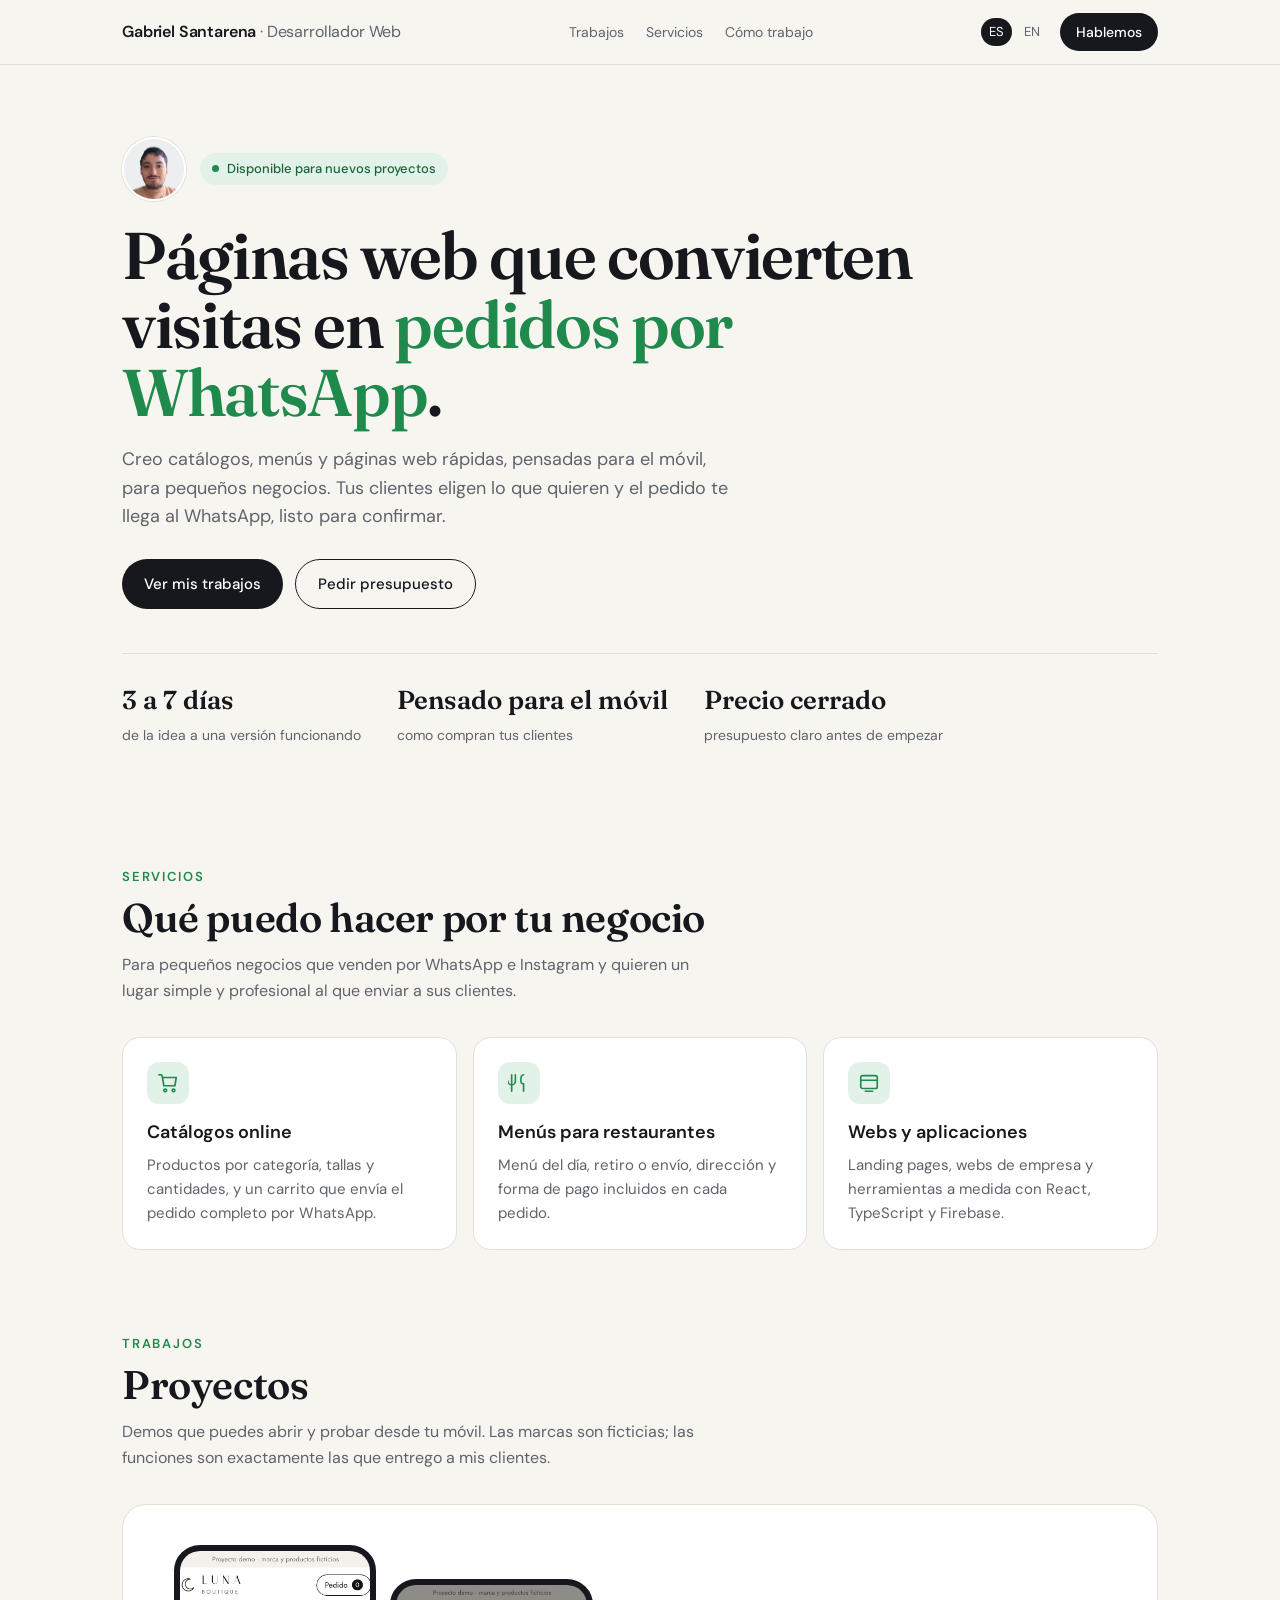
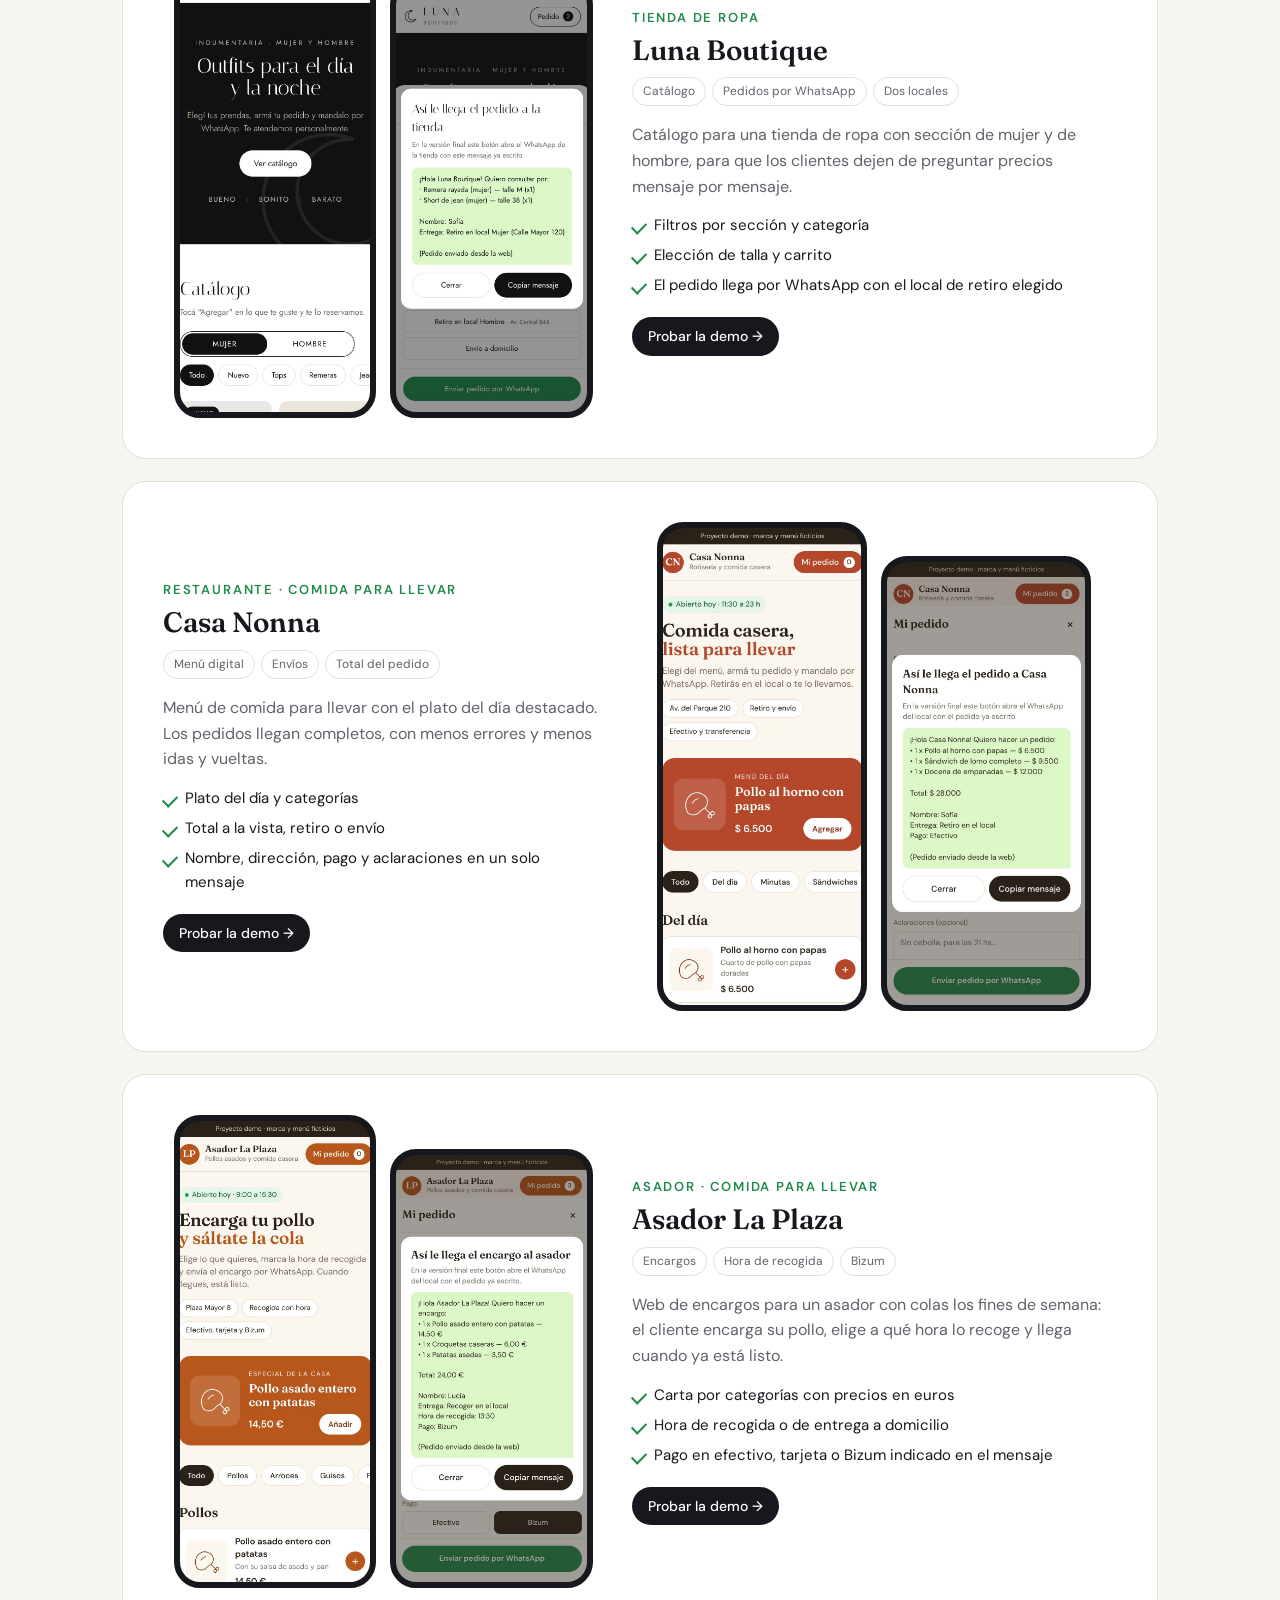
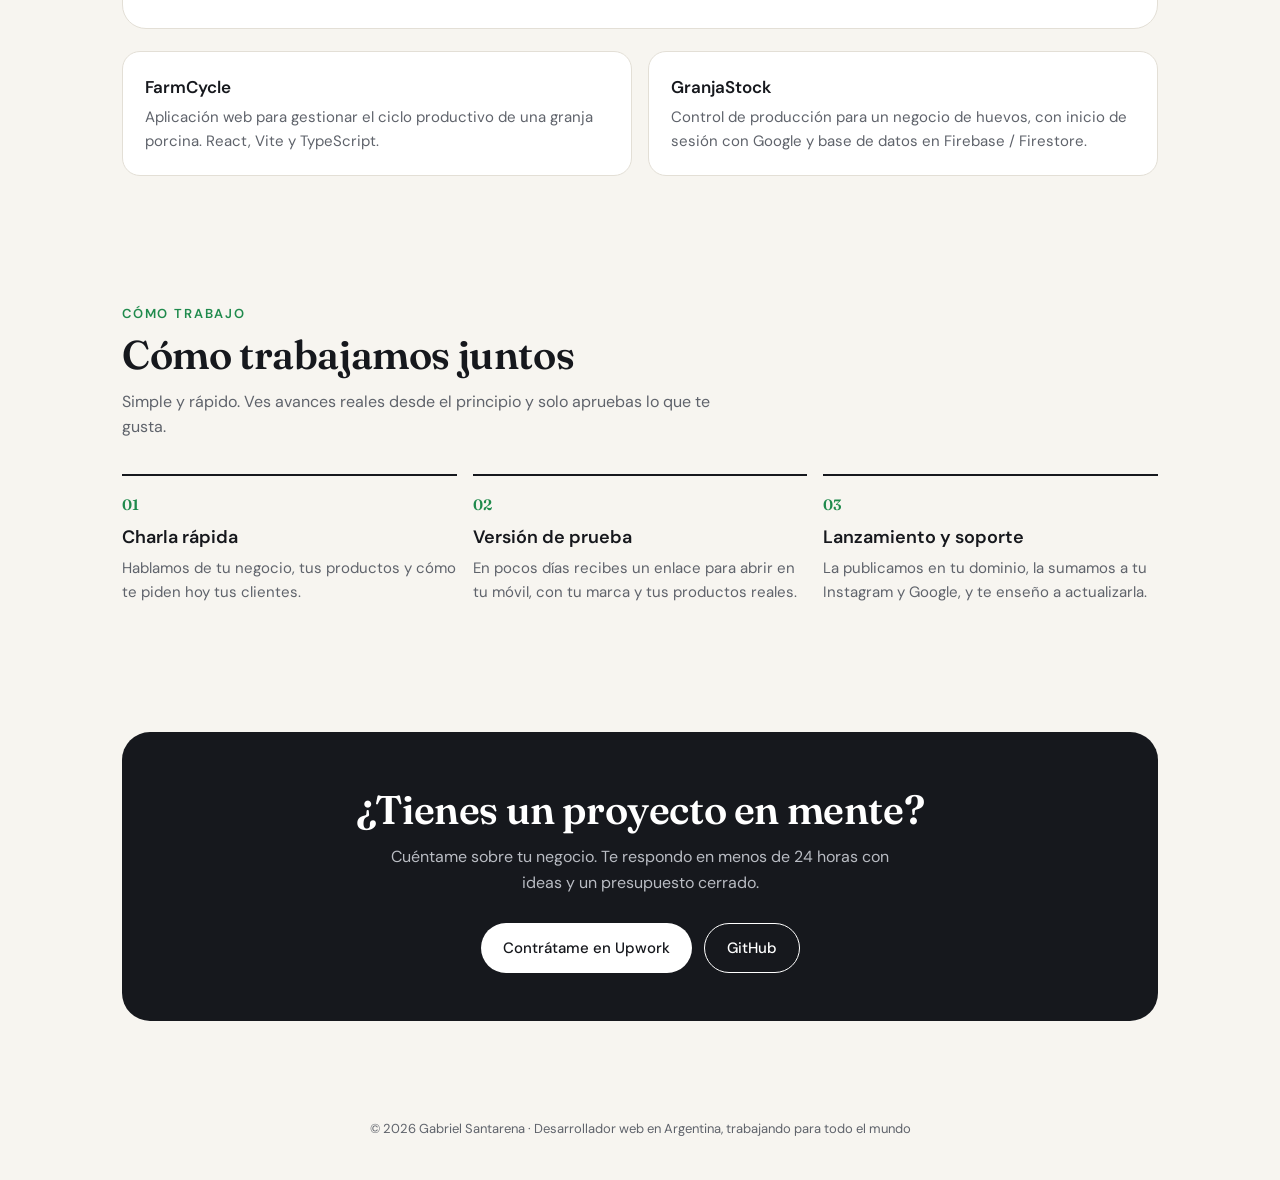
==== commit 21707958: "Demo Asador La Plaza (encargos con hora de recogida, euros, Bizum) y nuevo proyecto en el portfolio " ====
--- a/index.html
+++ b/index.html
@@ -173,6 +173,21 @@
       <a class="btn btn-primary btn-sm" href="casa-nonna/index.html">Probar la demo →</a>
     </div>
   </article>
+  <article class="project">
+    <div class="phones">
+      <div class="phone"><img src="img/asador-home.jpg" alt="Inicio de la web de Asador La Plaza" loading="lazy"></div>
+      <div class="phone"><img src="img/asador-order.jpg" alt="Encargo de Asador La Plaza enviado por WhatsApp" loading="lazy"></div>
+    </div>
+    <div>
+      <div class="eyebrow">Asador · Comida para llevar</div>
+      <h3 style="margin-top:6px">Asador La Plaza</h3>
+      <div class="tags"><span class="tag">Encargos</span><span class="tag">Hora de recogida</span><span class="tag">Bizum</span></div>
+      <p>Web de encargos para un asador con colas los fines de semana: el cliente encarga su pollo, elige a qué hora lo recoge y llega cuando ya está listo.</p>
+      <ul><li>Carta por categorías con precios en euros</li><li>Hora de recogida o de entrega a domicilio</li><li>Pago en efectivo, tarjeta o Bizum indicado en el mensaje</li></ul>
+      <a class="btn btn-primary btn-sm" href="asador/index.html">Probar la demo →</a>
+    </div>
+  </article>
+
 
   <div class="apps">
     <div class="app"><h3>FarmCycle</h3><p>Aplicación web para gestionar el ciclo productivo de una granja porcina. React, Vite y TypeScript.</p></div>
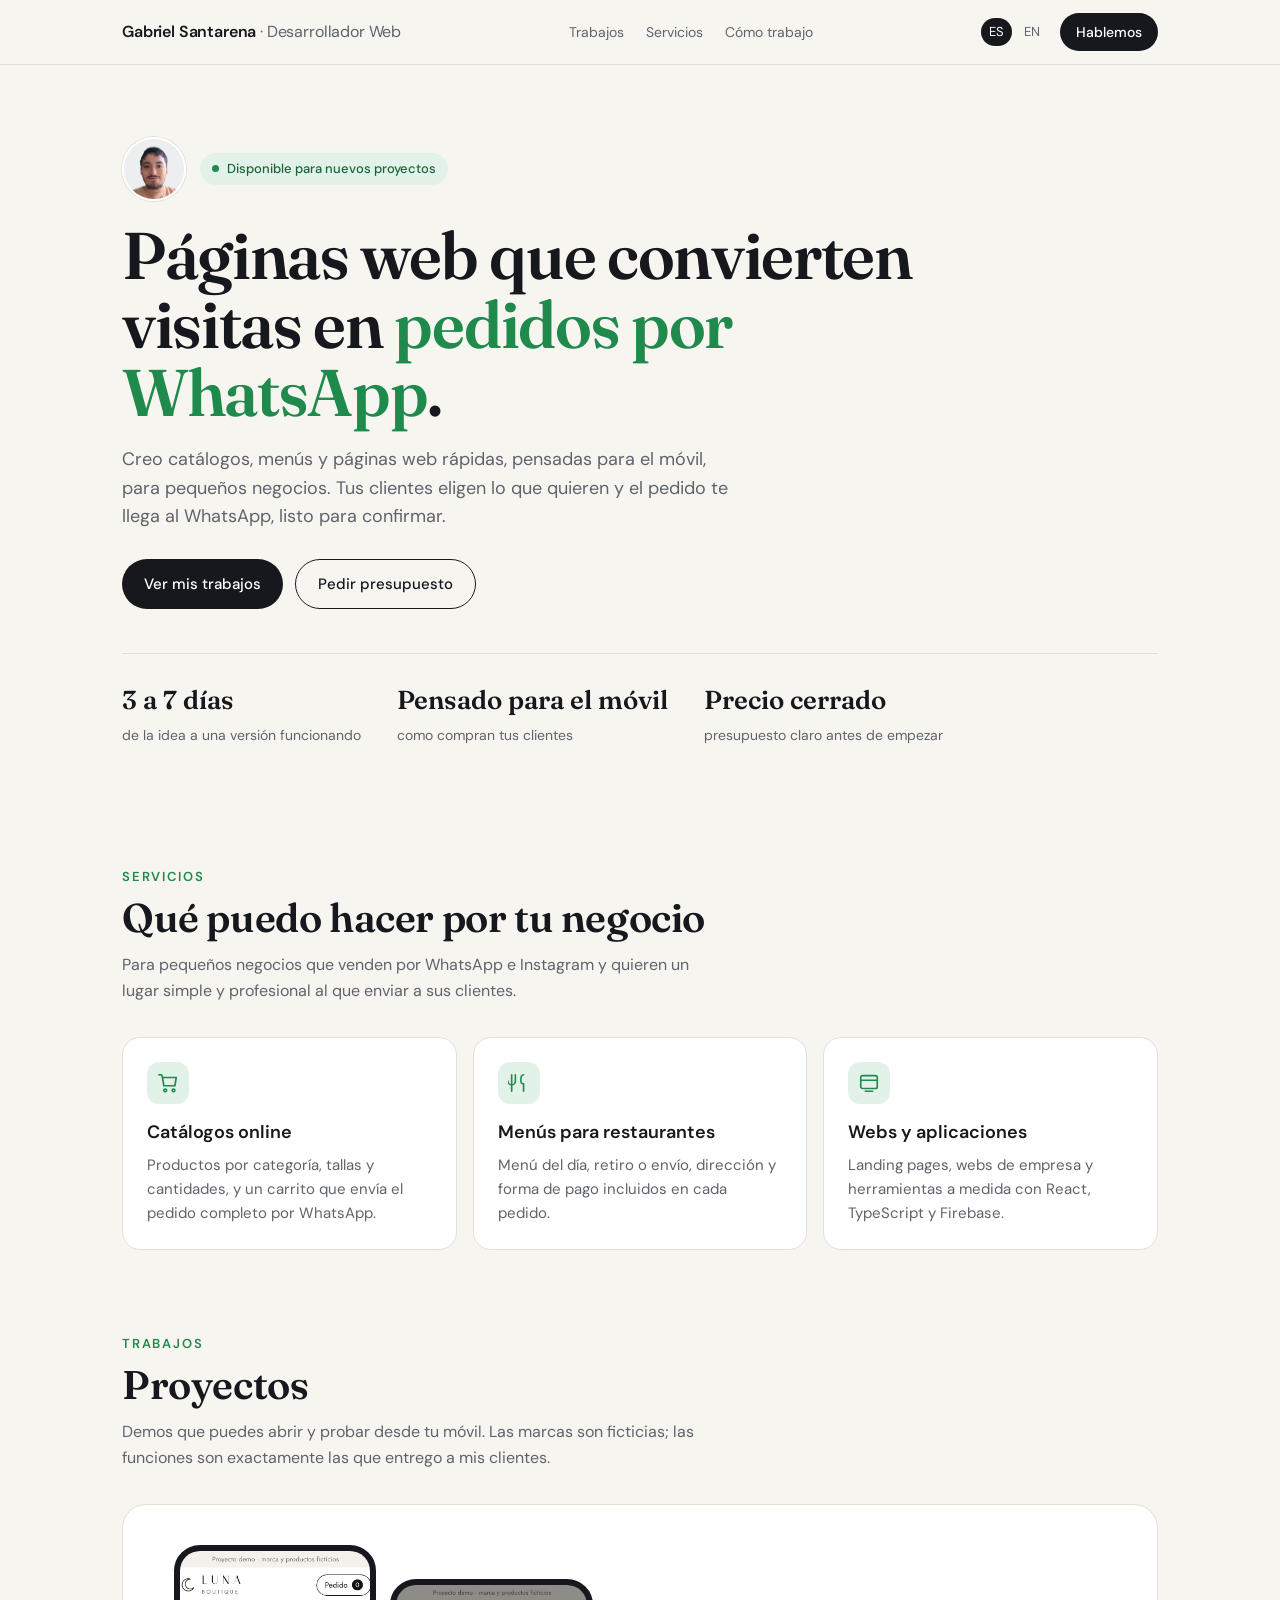
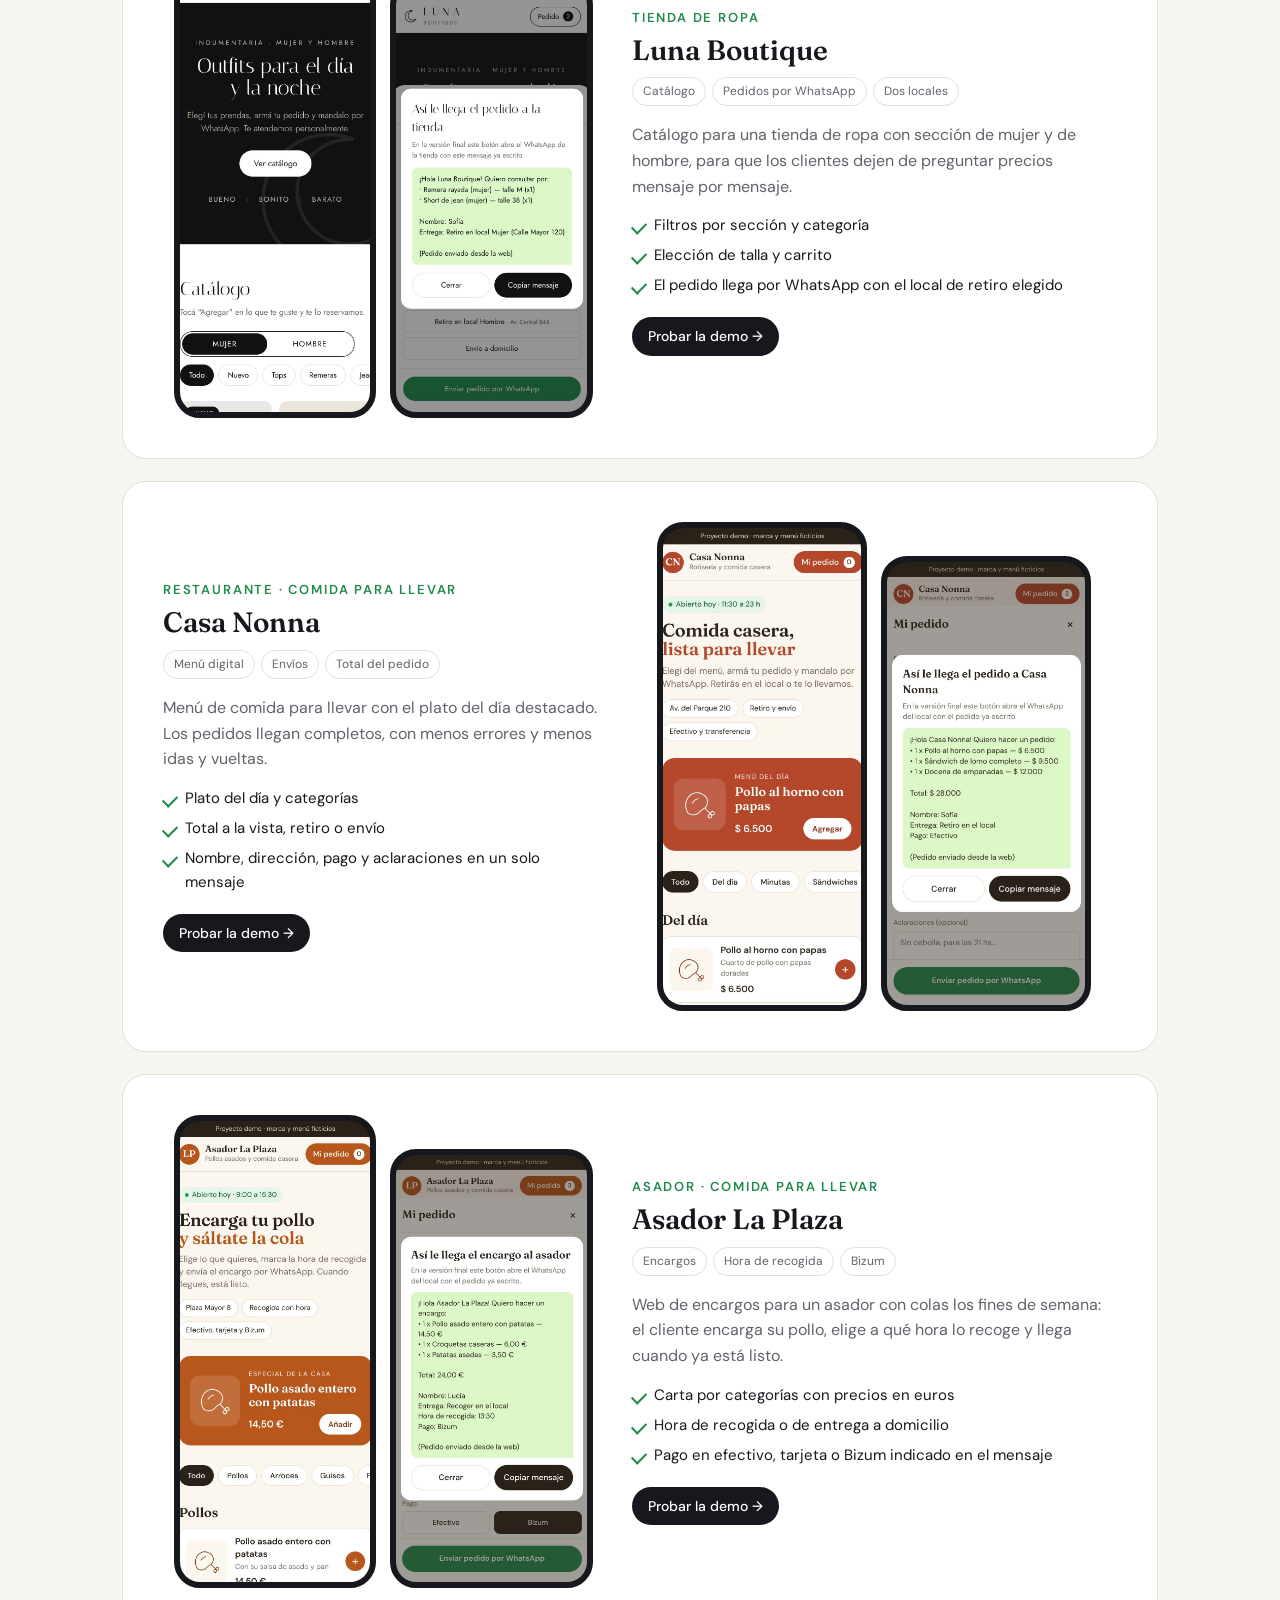
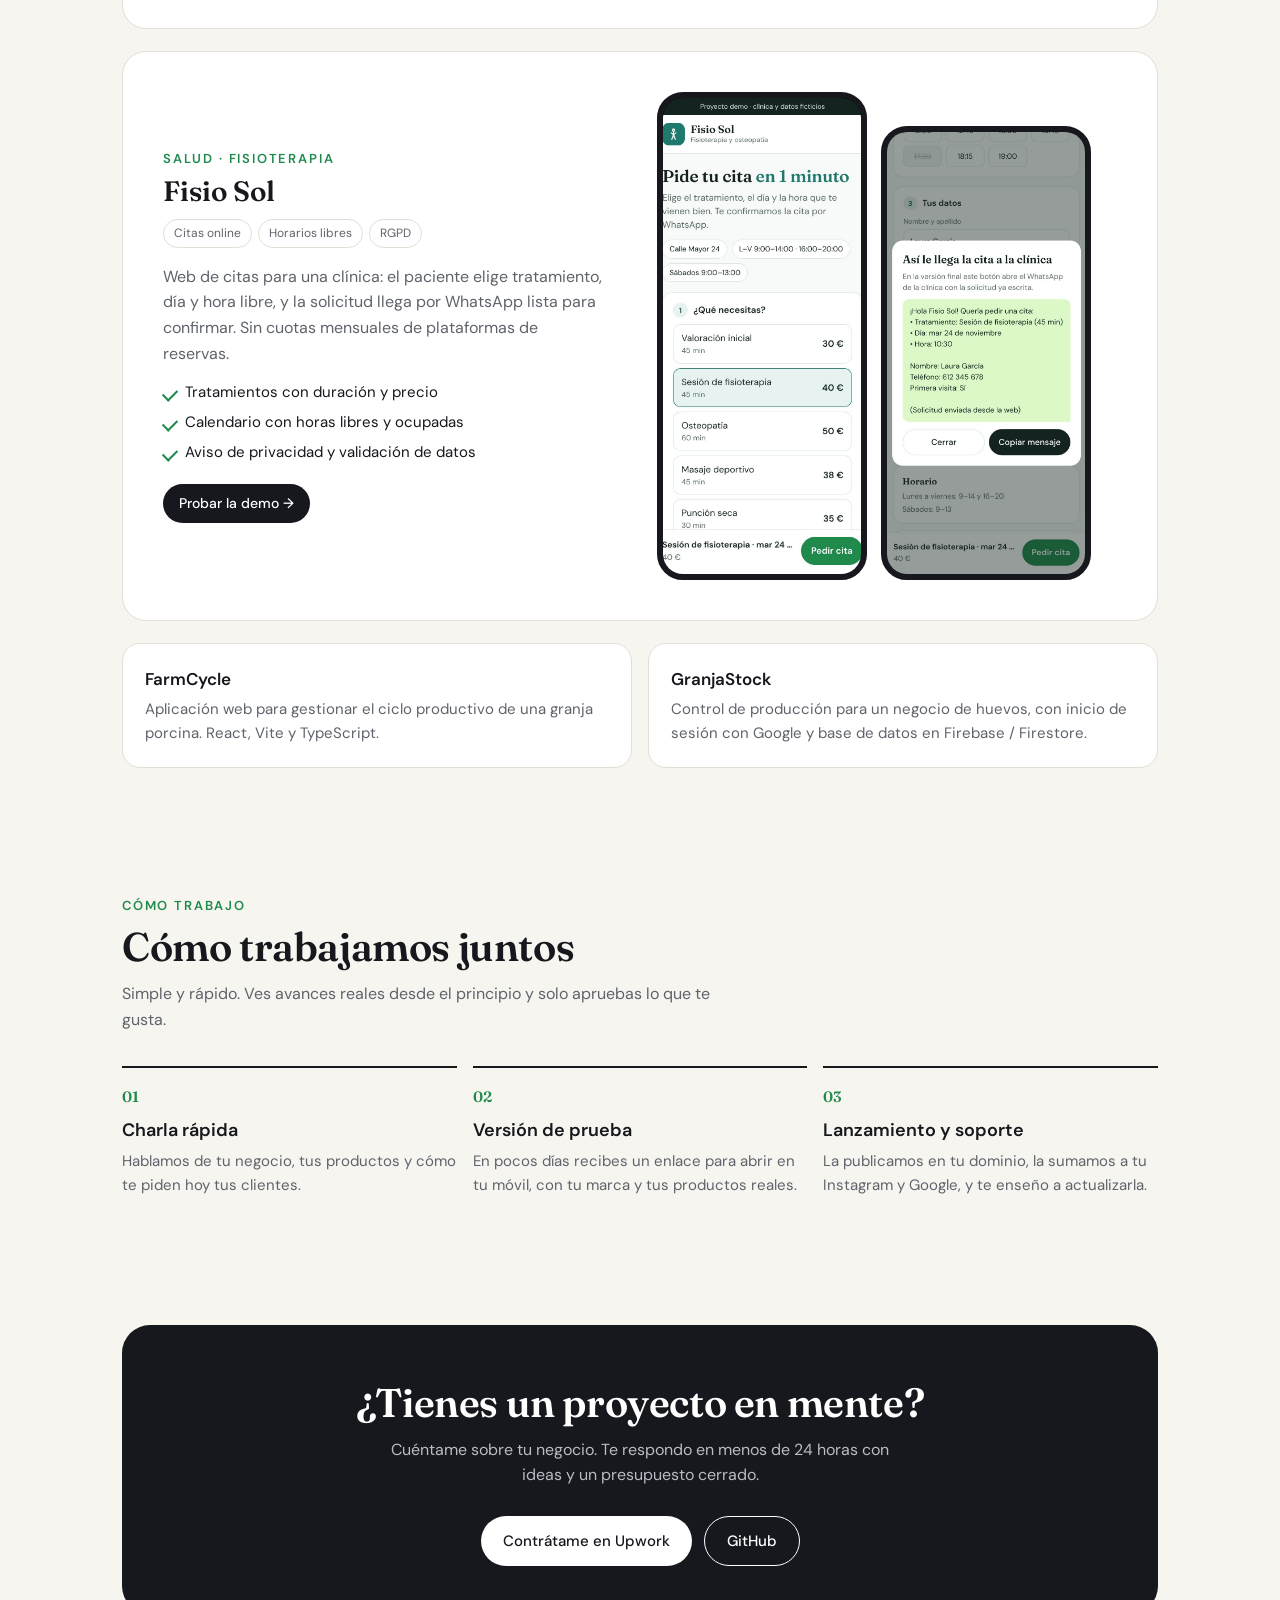
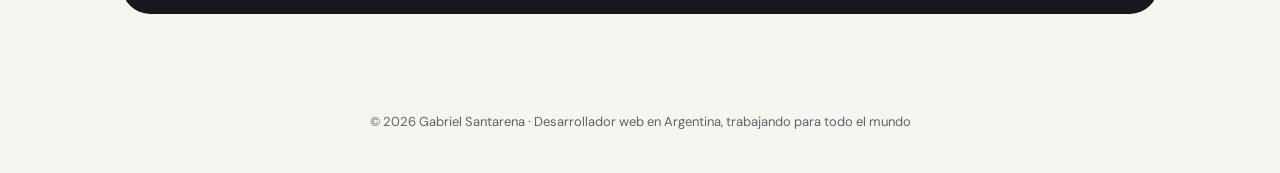
==== commit 55b64492: "Demo Fisio Sol: web de citas para clínicas, y nuevo proyecto en el portfolio Co-Authored-By: Claude " ====
--- a/index.html
+++ b/index.html
@@ -187,6 +187,21 @@
       <a class="btn btn-primary btn-sm" href="asador/index.html">Probar la demo →</a>
     </div>
   </article>
+  <article class="project flip">
+    <div class="phones">
+      <div class="phone"><img src="img/clinica-home.jpg" alt="Web de citas de Fisio Sol" loading="lazy"></div>
+      <div class="phone"><img src="img/clinica-order.jpg" alt="Solicitud de cita enviada por WhatsApp" loading="lazy"></div>
+    </div>
+    <div>
+      <div class="eyebrow">Salud · Fisioterapia</div>
+      <h3 style="margin-top:6px">Fisio Sol</h3>
+      <div class="tags"><span class="tag">Citas online</span><span class="tag">Horarios libres</span><span class="tag">RGPD</span></div>
+      <p>Web de citas para una clínica: el paciente elige tratamiento, día y hora libre, y la solicitud llega por WhatsApp lista para confirmar. Sin cuotas mensuales de plataformas de reservas.</p>
+      <ul><li>Tratamientos con duración y precio</li><li>Calendario con horas libres y ocupadas</li><li>Aviso de privacidad y validación de datos</li></ul>
+      <a class="btn btn-primary btn-sm" href="clinica/index.html">Probar la demo →</a>
+    </div>
+  </article>
+
 
 
   <div class="apps">
